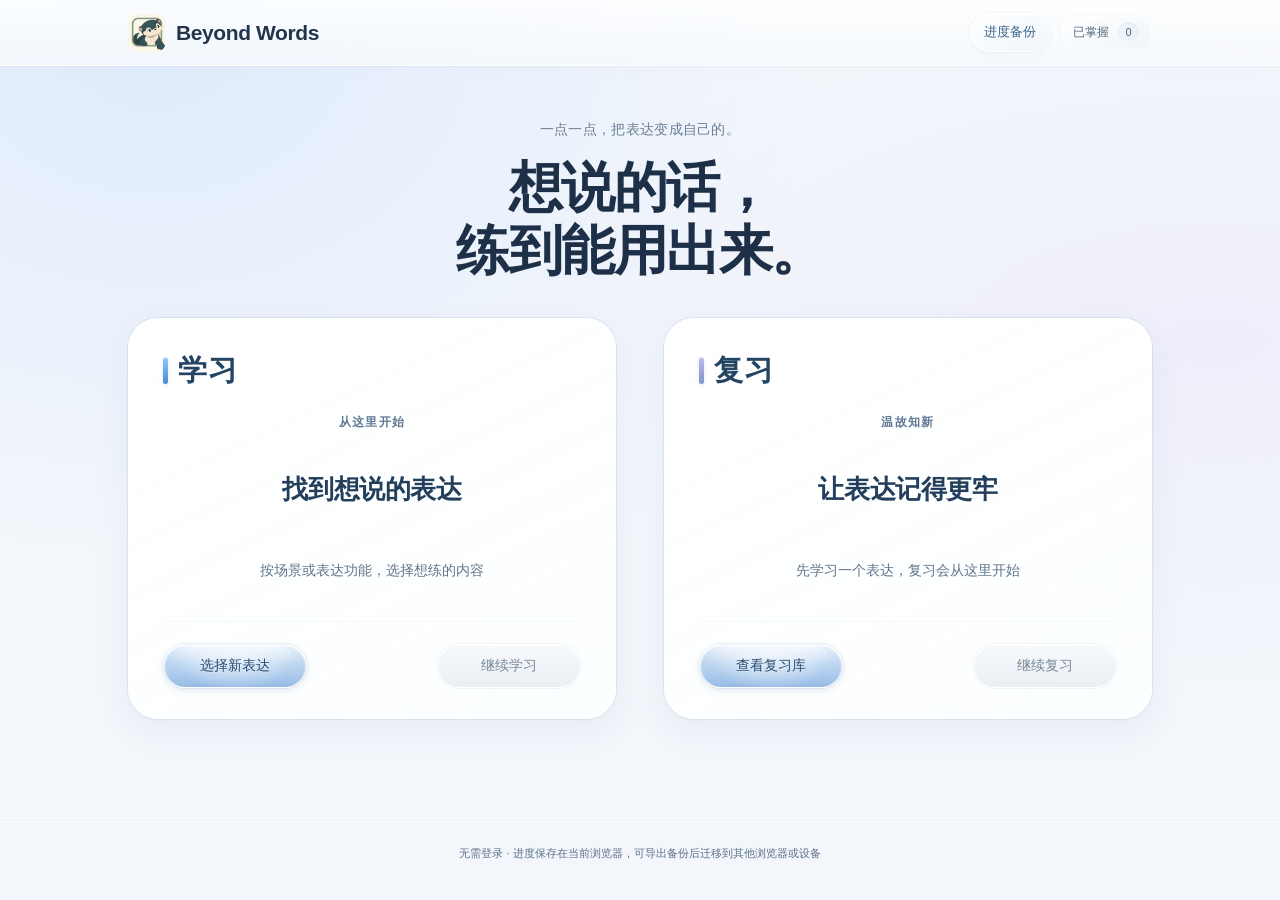
==== index.html @ 5154a7c3 "Rebalance both completion panels after scope progress expansion" ====
<!doctype html>
<html lang="zh-CN">
<head>
  <meta charset="UTF-8">
  <meta name="viewport" content="width=device-width, initial-scale=1">
  <meta name="theme-color" content="#f3f6fb">
  <title>Beyond Words</title>
  <link rel="icon" href="assets/favicon.ico?v=1.15.2-release" sizes="any">
  <link rel="icon" type="image/png" sizes="32x32" href="assets/favicon-32.png?v=1.15.2-release">
  <link rel="apple-touch-icon" sizes="180x180" href="assets/apple-touch-icon.png?v=1.15.2-release">
  <link rel="manifest" href="site.webmanifest?v=1.15.2-release">
  <link rel="stylesheet" href="style.css?v=1.15.2-release">
</head>
<body>
  <div id="storage-warning" role="alert" hidden>暂时无法保存进度。你仍可练习，但关闭页面后进度可能丢失。</div>
  <header class="site-header"><a href="#home" class="brand"><img class="brand-icon brand-mascot" src="assets/brand-icon.png?v=1.15.2-release" width="38" height="38" alt=""><span class="brand-name">Beyond Words</span></a><div class="header-tools"><button class="text-button" id="progress-link">进度备份</button><button class="text-button" id="mastered-link">已掌握 <span id="mastered-count">0</span></button></div></header>
  <main id="app"></main>
  <footer>无需登录 · 进度保存在当前浏览器，可导出备份后迁移到其他浏览器或设备</footer>
  <dialog id="dialog"></dialog>
  <div id="toast" role="status"></div>
  <script src="catalog.js?v=1.15.2-release"></script>
  <script src="content-core.js?v=1.15.2-release"></script>
  <script src="content-extra.js?v=1.15.2-release"></script>
  <script src="content-builder.js?v=1.15.2-release"></script>
  <script src="content-daily-2a.js?v=1.15.2-release"></script>
  <script src="content-daily-2b.js?v=1.15.2-release"></script>
  <script src="content-daily-3a.js?v=1.15.2-release"></script>
  <script src="content-daily-3b.js?v=1.15.2-release"></script>
  <script src="content-work-1.js?v=1.15.2-release"></script>
  <script src="content-work-2.js?v=1.15.2-release"></script>
  <script src="content-work-3.js?v=1.15.2-release"></script>
  <script src="content-phrases-a.js?v=1.15.2-release"></script>
  <script src="content-phrases-b.js?v=1.15.2-release"></script>
  <script src="content-daily-more-a.js?v=1.15.2-release"></script>
  <script src="content-daily-more-b.js?v=1.15.2-release"></script>
  <script src="content-daily-more-c.js?v=1.15.2-release"></script>
  <script src="content-work-expansion-a.js?v=1.15.2-release"></script>
  <script src="content-work-expansion-b.js?v=1.15.2-release"></script>
  <script src="content-work-expansion-c.js?v=1.15.2-release"></script>
  <script src="content-exam-a.js?v=1.15.2-release"></script>
  <script src="content-exam-b.js?v=1.15.2-release"></script>
  <script src="content-safety-health.js?v=1.15.2-release"></script>
  <script src="content-exam-tasks.js?v=1.15.2-release"></script>
  <script src="catalog-expansion.js?v=1.15.2-release"></script>
  <script src="catalog-phrases.js?v=1.15.2-release"></script>
  <script src="catalog-coverage.js?v=1.15.2-release"></script>
  <script src="catalog-audit.js?v=1.15.2-release"></script>
  <script src="legacy-content.js?v=1.15.2-release"></script>
  <script src="content-history-1.3.1.js?v=1.15.2-release"></script>
  <script src="content-pilot.js?v=1.15.2-release"></script>
  <script src="catalog-pilot.js?v=1.15.2-release"></script>
  <script src="cecilia-materials.js?v=1.15.2-release"></script>
  <script src="content-cecilia-a.js?v=1.15.2-release"></script>
  <script src="content-cecilia-b.js?v=1.15.2-release"></script>
  <script src="catalog-cecilia.js?v=1.15.2-release"></script>
  <script src="cecilia-ui.js?v=1.15.2-release"></script>
  <script src="pilot-ui.js?v=1.15.2-release"></script>
  <script src="hint-rules.js?v=1.15.2-release"></script>
  <script src="notes-support.js?v=1.15.2-release"></script>
  <script src="progress-tools.js?v=1.15.2-release"></script>
  <script src="learning-support.js?v=1.15.2-release"></script>
  <script src="hint-support.js?v=1.15.2-release"></script>
  <script src="keyboard-support.js?v=1.15.2-release"></script>
  <script src="app.js?v=1.15.2-release"></script>
</body>
</html>
---- style.css ----
:root{--ink:#1d1d1f;--muted:#6e6e73;--line:#e5e5e9;--paper:#f5f5f7;--white:#fff;--accent:#0071e3;--pale:#edf5ff;--purple:#f1edff;--danger:#b42318;--radius:28px;font-family:-apple-system,BlinkMacSystemFont,"SF Pro Display","SF Pro Text","Helvetica Neue","PingFang SC","Microsoft YaHei",sans-serif;font-size:15px;line-height:1.6;color:var(--ink);background:var(--paper);-webkit-font-smoothing:antialiased}
*{box-sizing:border-box}body{margin:0}button,input,textarea{font:inherit}button,a,input,textarea{touch-action:manipulation}button{border:0;cursor:pointer;-webkit-tap-highlight-color:transparent}button:disabled{cursor:not-allowed;opacity:.4}button,a{transition:background .18s,color .18s,box-shadow .18s,transform .18s}a{color:inherit;text-decoration:none}button:focus-visible,a:focus-visible{outline:3px solid #0071e3;outline-offset:4px}h1,h2,h3,p{margin:0}h1{font-size:clamp(36px,5vw,56px);line-height:1.12;font-weight:650;letter-spacing:-1.5px}h2{font-size:28px;line-height:1.35;font-weight:600;letter-spacing:-.6px}h3{font-size:20px;font-weight:600}p+p{margin-top:12px}
.site-header{position:sticky;top:0;z-index:5;display:flex;justify-content:space-between;align-items:center;gap:20px;max-width:none;padding:12px max(28px,calc((100vw - 1024px)/2));min-height:66px;border-bottom:1px solid #00000009;background:#fbfbfddd;backdrop-filter:saturate(180%) blur(20px);-webkit-backdrop-filter:saturate(180%) blur(20px)}.brand{display:flex;align-items:center;gap:10px;font-size:21px;line-height:1;font-weight:650;letter-spacing:-.6px}.brand-icon{display:grid;place-items:center;width:31px;height:31px;border-radius:9px;background:#1d1d1f;color:#fff;font-size:18px}.brand-en{margin-left:10px;font-size:10px;font-weight:500;letter-spacing:1.6px;color:var(--muted)}.text-button{display:inline-flex;align-items:center;justify-content:center;gap:5px;min-height:40px;padding:8px 6px;background:transparent;color:var(--accent);font-size:13px}.text-button:hover{text-decoration:underline;text-underline-offset:4px}#mastered-link{color:#424245;font-size:12px}#mastered-count{display:grid;place-items:center;min-width:21px;height:21px;margin-left:4px;background:#eaeaec;color:#6e6e73;border-radius:50%;font-size:11px}main{max-width:1080px;margin:auto;padding:36px 28px 64px;min-height:calc(100vh - 145px)}footer{padding:22px 24px;border-top:1px solid #dedee2;text-align:center;font-size:11px;color:var(--muted);line-height:1.7;background:#f5f5f7}.eyebrow{margin-bottom:16px;font-size:12px;font-weight:600;letter-spacing:.3px;color:var(--muted)}.lead{margin-top:16px;color:var(--muted);font-size:17px;line-height:1.65}.small{font-size:13px;color:var(--muted)}
.home-intro{max-width:850px;text-align:center;margin:0 auto;padding:38px 0 48px}.home-intro .eyebrow{font-size:14px;font-weight:500;margin-bottom:20px}.home-intro h1{font-size:clamp(40px,5.2vw,64px);line-height:1.12;letter-spacing:-2px}.home-intro .lead{font-size:19px;margin-top:24px}.home-grid{display:grid;grid-template-columns:1fr 1fr;gap:24px}.home-card{display:flex;flex-direction:column;align-items:flex-start;position:relative;min-height:274px;padding:32px 34px;border:1px solid #fff;border-radius:30px;background:var(--white);box-shadow:0 4px 22px #00000004}.home-card:hover{transform:translateY(-3px);box-shadow:0 10px 32px #0000000a}.home-card h2{margin:22px 0 10px;font-size:30px;letter-spacing:-.9px}.home-card p{font-size:15px;color:var(--muted)}.card-icon{display:grid;place-items:center;width:52px;height:52px;border-radius:16px;background:#edf5ff;color:#0071e3}.card-icon svg{width:29px;height:29px;stroke:currentColor;fill:none;stroke-width:1.65;stroke-linecap:round;stroke-linejoin:round}.home-card.review .card-icon{background:#f2edff;color:#7353ba}.card-bottom{display:flex;justify-content:space-between;align-items:center;gap:15px;width:100%;margin-top:28px;color:var(--muted);font-size:12px}.round-arrow{display:grid;place-items:center;width:32px;height:32px;flex-shrink:0;background:#0071e3;color:white;border-radius:50%;font-size:20px;font-weight:400}.home-card:hover .round-arrow{background:#0077ed;transform:translateX(2px)}.note-line{display:flex;justify-content:center;align-items:center;gap:9px;margin-top:28px;color:var(--muted);font-size:12px}.dot{width:5px;height:5px;flex-shrink:0;border-radius:50%;background:#aaaab0}
.breadcrumbs{display:flex;align-items:center;gap:10px;margin-bottom:24px;font-size:12px;color:var(--muted)}.breadcrumbs button{background:transparent;color:var(--muted);padding:4px 0;min-height:28px}.breadcrumbs button:hover{color:var(--accent)}.page-heading{display:flex;align-items:flex-end;justify-content:space-between;gap:24px;margin:10px 0 30px}.page-heading h1{font-size:38px}.page-heading .eyebrow{margin-bottom:12px}.tabs{display:flex;gap:3px;width:max-content;max-width:100%;background:#e8e8ed;border-radius:999px;padding:4px;margin:28px 0 20px}.tabs button{padding:9px 22px;min-height:38px;border-radius:999px;background:transparent;color:#6e6e73;font-size:13px;font-weight:500}.tabs button.active{background:#fff;color:var(--ink);box-shadow:0 2px 6px #00000010}.chips{display:flex;flex-wrap:wrap;gap:9px;margin-bottom:28px}.chip{padding:8px 16px;min-height:36px;border-radius:999px;background:#ececf0;color:#515154;font-size:12px}.chip:hover{background:#e3e3e8}.chip.active{background:#e5f0ff;color:#0066cc}.library-item{display:flex;align-items:center;justify-content:space-between;gap:28px;background:white;border-radius:24px;padding:30px 32px;border:1px solid #fff;box-shadow:0 4px 22px #00000003}.library-item h3{font-size:23px;line-height:1.4;margin:13px 0 10px;letter-spacing:-.5px}.library-item .small{max-width:580px}.tag{display:inline-flex;align-items:center;border-radius:6px;padding:3px 8px;background:#edf5ff;color:#0066cc;font-size:11px;font-weight:500}.tag.purple{background:#f1edff;color:#7051b6}
.button{display:inline-flex;align-items:center;justify-content:center;gap:8px;min-height:44px;padding:11px 24px;border-radius:999px;background:#0071e3;color:white;font-size:14px;font-weight:500;line-height:1.5}.button:hover{background:#0077ed;box-shadow:0 3px 10px #0071e316}.button:active{transform:scale(.98)}.button.secondary{background:transparent;color:#0066cc}.button.secondary:hover{background:#edf5ff;box-shadow:none}.button.outline{background:transparent;color:#0066cc;border:1px solid #0071e3}.button.outline:hover{background:#0071e3;color:white;box-shadow:none}.button.danger{background:#fff0ed;color:#b42318}.button.danger:hover{background:#ffe2dc;box-shadow:none}.actions{display:flex;align-items:center;flex-wrap:wrap;gap:12px;margin-top:24px}.actions>.small{font-size:11px;color:#86868b}.resume{display:flex;align-items:center;justify-content:space-between;gap:18px;padding:20px 24px;margin-bottom:22px;border-radius:20px;background:#eaf2fc;color:#1d1d1f}.resume strong{font-size:14px;font-weight:600}.resume p{font-size:12px;color:#536273;margin-top:4px}
.study-layout{max-width:760px;margin:auto}.study-header{display:flex;align-items:center;justify-content:space-between;gap:16px;margin-bottom:12px}.study-header>div{display:flex;gap:12px}.step-label{font-size:12px;color:var(--muted)}.progress-track{height:4px;background:#e4e4e9;border-radius:20px;overflow:hidden;margin-bottom:24px}.progress-track span{display:block;height:100%;background:#0071e3;border-radius:20px;transition:width .25s ease}.sheet{background:#fff;border:1px solid #fff;border-radius:28px;padding:38px 40px;box-shadow:0 4px 24px #00000003}.sheet .eyebrow{margin-bottom:20px}.meaning-title{font-size:23px;line-height:1.45;margin-bottom:12px}.prompt{font-size:clamp(25px,3.2vw,32px);font-weight:600;line-height:1.4;letter-spacing:-.6px;margin:16px 0 22px}.answer-instruction{font-size:13px;line-height:1.8;color:var(--muted);margin-bottom:16px}textarea,input[type=text]{display:block;width:100%;border:1px solid #d2d2d7;border-radius:14px;background:#fafafa;padding:17px 18px;color:var(--ink);transition:border-color .15s,box-shadow .15s;outline:none}textarea{min-height:108px;resize:vertical;font-size:19px;line-height:1.6}input[type=text]{font-size:15px;min-height:50px}textarea::placeholder,input::placeholder{color:#77777d;font-size:14px}textarea:focus,input:focus{border-color:#0071e3;box-shadow:0 0 0 3px #0071e320;background:#fff}.hint-wrap{display:flex;flex-wrap:wrap;gap:8px;margin-top:18px}.hint-wrap button{min-height:36px;padding:7px 12px;border-radius:999px;background:#f5f5f7;color:#0066cc;font-size:12px}.hint-wrap button:hover{background:#edf5ff}.hint-box{padding:15px 18px;margin-top:12px;border-radius:14px;background:#f5f5f7;color:#515154;font-size:13px;line-height:1.9;white-space:pre-line}.answer-box{border-top:1px solid var(--line);margin-top:28px;padding-top:24px;scroll-margin-top:90px;scroll-margin-bottom:22px}.result{font-size:14px;font-weight:600;color:#248a3d}.result.comparison{color:#515154;font-weight:500}.answer-en{font-size:24px;line-height:1.5;font-weight:600;letter-spacing:-.3px;margin:10px 0;overflow-wrap:anywhere}.variants{font-size:14px;color:#515154;margin:12px 0;line-height:1.9}.input-echo{font-size:14px;color:var(--muted);margin-top:10px;overflow-wrap:anywhere}.input-echo mark{background:#eef0f5;color:#34434b;border-radius:4px;padding:1px 3px}.grade-row{display:flex;gap:10px;margin:14px 0 10px}.grade-row button{flex:1;min-height:48px;padding:12px 8px;border:1px solid transparent;border-radius:14px;background:#f5f5f7;color:#333336;font-size:14px;font-weight:500}.grade-row button:hover{background:#eaf3ff;color:#0066cc;border-color:#cce1ff}.grade-row button:active{transform:scale(.98)}.grade-guide{margin-top:14px;padding-top:13px}.grade-guide summary{font-size:12px;color:var(--muted)}.large-expression{font-size:clamp(36px,5vw,48px);font-family:inherit;letter-spacing:-1.6px;line-height:1.2;margin-bottom:22px;font-weight:600}.formula{padding:17px 20px;background:#f5f5f7;border-radius:14px;color:#1d1d1f;font-size:16px;line-height:1.7;margin:24px 0;overflow-wrap:anywhere}.example{padding-left:18px;border-left:2px solid #d2e6fb;margin:23px 0}.example .en{font-size:20px;font-weight:500;letter-spacing:-.2px}.example .zh{font-size:13px;color:var(--muted);margin-top:5px}details{border-top:1px solid var(--line);padding-top:16px;margin-top:22px;font-size:13px;color:var(--muted)}summary{cursor:pointer;color:#0066cc;min-height:24px;line-height:1.7}details p{margin-top:10px;line-height:1.9}.section-label{display:block;font-size:13px;font-weight:500;color:#515154;margin:22px 0 10px}.custom-list{display:grid;gap:12px;margin-top:22px}.custom-item{padding:20px 22px;border-radius:18px;background:#f5f5f7;overflow-wrap:anywhere}.custom-item .en{font-size:18px;line-height:1.6;margin-top:8px}.item-actions{display:flex;gap:16px;margin-top:8px}.empty{padding:42px 32px;margin-top:26px;border-radius:24px;background:#fff;text-align:center;color:var(--muted)}.empty h3{color:var(--ink);margin-bottom:12px}.stats{display:grid;grid-template-columns:repeat(3,1fr);gap:12px;margin:28px 0 20px}.stat{padding:22px 12px;text-align:center;background:#f5f5f7;border-radius:18px}.stat strong{display:block;font-family:inherit;font-size:38px;line-height:1.2;letter-spacing:-1.5px;font-weight:600;margin-bottom:8px}.stat span{font-size:12px;color:var(--muted)}.success-symbol{display:grid;place-items:center;width:52px;height:52px;border-radius:50%;background:#eaf5ec;color:#248a3d;font-size:25px;margin-bottom:24px}.divider{border:0;border-top:1px solid var(--line);margin:28px 0}.muted-box{padding:17px 20px;margin-top:22px;border-radius:14px;background:#f5f5f7;color:var(--muted);font-size:13px;line-height:1.8}.due-note{margin-top:13px;font-size:12px;line-height:1.8;color:var(--muted)}
 dialog{width:calc(100% - 32px);max-width:480px;padding:32px;border:1px solid #ffffff99;border-radius:28px;background:#fff;color:var(--ink);box-shadow:0 28px 90px #00000025}dialog::backdrop{background:#00000038;backdrop-filter:blur(8px);-webkit-backdrop-filter:blur(8px)}dialog h2{font-size:25px;line-height:1.4;margin-bottom:15px;padding-right:20px}dialog p{font-size:14px;color:var(--muted);line-height:1.8}.dialog-close{float:right;display:grid;place-items:center;width:28px;height:28px;border-radius:50%;background:#f5f5f7;color:#6e6e73;font-size:20px;line-height:1}.dialog-close:hover{background:#e8e8ed}#toast{position:fixed;left:50%;bottom:28px;transform:translateX(-50%);z-index:10;max-width:90vw;padding:12px 22px;border-radius:999px;background:#1d1d1fee;color:white;box-shadow:0 4px 25px #0001;backdrop-filter:blur(15px);font-size:13px;opacity:0;pointer-events:none;transition:opacity .18s}#toast.show{opacity:1}#storage-warning{position:relative;z-index:6;background:#fff4d9;color:#6c4d00;text-align:center;font-size:12px;padding:10px 20px}.sr-only{position:absolute;width:1px;height:1px;padding:0;margin:-1px;overflow:hidden;clip:rect(0,0,0,0);border:0}
@media(min-width:1450px){.home-intro{padding-top:60px;padding-bottom:54px}.home-card{min-height:300px}}
@media(max-width:650px){.site-header{padding:10px 20px;min-height:60px}.brand-en{display:none}main{padding:24px 20px 40px;min-height:calc(100vh - 148px)}.home-intro{padding:24px 0 34px}.home-intro h1{font-size:42px;letter-spacing:-1.5px}.home-intro .eyebrow{font-size:12px;margin-bottom:18px}.home-intro .lead{font-size:15px;max-width:290px;margin:20px auto 0}.home-grid{grid-template-columns:1fr;gap:16px}.home-card{min-height:210px;padding:26px 28px;border-radius:26px}.home-card h2{font-size:28px;margin-top:16px}.home-card p{font-size:14px}.card-icon{width:44px;height:44px;border-radius:13px}.card-icon svg{width:25px;height:25px}.card-bottom{margin-top:20px}.note-line{font-size:11px;align-items:flex-start;justify-content:flex-start;line-height:1.8;margin-top:24px}.page-heading{align-items:flex-start;flex-direction:column;gap:12px;margin-top:0}.page-heading h1{font-size:31px;letter-spacing:-1px}.lead{font-size:15px}.tabs button{padding:8px 17px}.chip{min-height:40px}.library-item{align-items:flex-start;flex-direction:column;padding:25px 24px;gap:22px}.library-item h3{font-size:21px}.library-item>.button{width:100%}.resume{align-items:flex-start;flex-direction:column;padding:20px}.study-header{gap:8px}.study-header>div{gap:4px}.study-header .text-button{font-size:12px}.step-label{font-size:11px}.sheet{padding:28px 24px;border-radius:24px}.prompt{font-size:25px;margin-bottom:19px}.meaning-title{font-size:20px}.answer-instruction{font-size:12px}.breadcrumbs{margin-bottom:18px}.actions{gap:8px;margin-top:20px}.actions .button{padding:11px 19px}.actions>.small{display:none}.button{font-size:13px}.answer-en{font-size:21px}.hint-wrap button{min-height:40px}.grade-row{gap:8px}.grade-row button{padding:12px 5px;font-size:13px}.stats{gap:9px}.stat{padding:18px 8px}.stat strong{font-size:32px}.formula{font-size:14px;padding:15px 16px}.example .en{font-size:18px}.custom-item{padding:18px}.page-heading>.button{width:auto}dialog{padding:28px 24px}footer{font-size:10px;padding:20px}.answer-box{scroll-margin-top:80px}}
@media(max-width:360px){main{padding-left:14px;padding-right:14px}.sheet{padding:24px 20px}.home-intro h1{font-size:36px}.study-header .text-button{font-size:11px}.prompt{font-size:23px}.button{padding-left:16px;padding-right:16px}}
@media(prefers-reduced-motion:reduce){*,*::before,*::after{transition:none!important;scroll-behavior:auto!important}}

/* A glass control layer; reading surfaces stay solid. */
:root{--glass-edge:rgba(255,255,255,.82);--glass-shadow:0 3px 6px rgba(26,52,86,.09),0 10px 22px rgba(26,52,86,.06)}
.button{position:relative;isolation:isolate;overflow:hidden;min-height:46px;border:1px solid rgba(255,255,255,.46);background:radial-gradient(ellipse at 25% -20%,rgba(255,255,255,.6),transparent 65%),linear-gradient(180deg,rgba(58,153,255,.96),rgba(0,113,227,.98) 58%,rgba(0,97,207,.97));box-shadow:inset 0 1px 1px rgba(255,255,255,.7),inset 0 -1px 1px rgba(0,54,136,.32),0 3px 5px rgba(0,76,153,.16),0 10px 20px rgba(0,113,227,.12);backdrop-filter:blur(14px) saturate(150%);-webkit-backdrop-filter:blur(14px) saturate(150%);transition:transform .18s,box-shadow .18s,filter .18s}
.button::before{content:"";position:absolute;pointer-events:none;inset:0 10% 53%;border-radius:inherit;background:linear-gradient(180deg,rgba(255,255,255,.2),rgba(255,255,255,0));z-index:-1}
.button:hover{background:radial-gradient(ellipse at 25% -20%,rgba(255,255,255,.65),transparent 65%),linear-gradient(180deg,#4eabff,#087aee 58%,#066bd7);transform:translateY(-1px);box-shadow:inset 0 1px 1px #ffffffc0,inset 0 -1px 1px #003b8a55,0 5px 8px #005ca32b,0 14px 24px #0071e326}
.button:active{transform:translateY(1px) scale(.985);box-shadow:inset 0 2px 5px #003b8a2b,inset 0 1px 1px #ffffff80,0 1px 2px #004f942b}
.button:disabled{transform:none;filter:saturate(.4);opacity:.45;box-shadow:inset 0 1px 1px #ffffff90,0 2px 4px #203f5b10}
.button.secondary,.button.outline{border:1px solid var(--glass-edge);background:linear-gradient(165deg,#fffffff5,#f2f6fbcc);color:#315170;box-shadow:inset 0 1px 1px #fff,inset 0 -1px 1px #b1c0d033,0 0 0 1px #899bb41c,var(--glass-shadow)}
.button.secondary:hover,.button.outline:hover{background:linear-gradient(165deg,#fff,#e9f2ffeb);color:#005ebc;border-color:#fff;box-shadow:inset 0 1px 1px #fff,0 0 0 1px #79a6d333,0 6px 14px #23466c14}
.button.danger{border-color:#ffffff99;background:linear-gradient(165deg,#fff4f2,#ffe3dfeb);color:#b42318;box-shadow:inset 0 1px 1px #fff,inset 0 -1px 1px #c3694d20,0 0 0 1px #e59e8f33,0 4px 10px #8a352413}
.button.danger:hover{background:linear-gradient(165deg,#fff1ed,#ffd4cce8);color:#a51a0e;box-shadow:inset 0 1px 1px #fff,0 0 0 1px #d684713d,0 6px 14px #8a35241c}
.round-arrow{background:radial-gradient(ellipse at 30% 0,#ffffff99,transparent 70%),linear-gradient(180deg,#43a2ff,#006cdd);border:1px solid #ffffff75;box-shadow:inset 0 1px 1px #ffffffa6,inset 0 -1px 1px #004f9b66,0 3px 6px #0066bb26}
.home-card:hover .round-arrow{background:linear-gradient(180deg,#63b1ff,#0071e3);box-shadow:inset 0 1px 1px #fff9,0 5px 10px #0066bb26}
.tabs{border:1px solid #ffffffa6;background:linear-gradient(160deg,#eceff4b3,#e6ebf2b3);box-shadow:inset 0 1px 2px #a4b1c017,0 0 0 1px #b9c3ce24;backdrop-filter:blur(16px);-webkit-backdrop-filter:blur(16px)}
.tabs button.active{background:linear-gradient(165deg,#fffffff7,#f6f9fce6);box-shadow:inset 0 1px 0 #fff,0 2px 5px #233b551f,0 0 0 1px #ffffff99}
.session-tools{display:flex;align-items:center;gap:14px!important}.utility-link{display:inline-flex;align-items:center;justify-content:center;min-height:38px;padding:7px 4px;background:transparent;color:#6e6e73;font-size:12px;border-radius:7px}.utility-link:hover{color:#0066cc;background:#eaf2fb70}.utility-link:active{transform:translateY(1px)}
.lesson-menu{position:relative;margin:0;padding:0;border:0}.lesson-menu>.menu-toggle{display:grid;place-items:center;width:38px;height:36px;min-height:36px;border:1px solid #ffffffc9;border-radius:999px;background:linear-gradient(160deg,#ffffffe6,#edf2f8b3);box-shadow:inset 0 1px 0 #fff,0 0 0 1px #a2b0c21a,0 2px 5px #1e395b0d;color:#536477;font-size:23px;font-weight:600;line-height:1;letter-spacing:1px;list-style:none;user-select:none}.lesson-menu>.menu-toggle::-webkit-details-marker{display:none}.lesson-menu[open]>.menu-toggle,.lesson-menu>.menu-toggle:hover{background:#e5effb;color:#0066cc}.menu-panel{position:absolute;right:0;top:calc(100% + 10px);z-index:8;min-width:176px;padding:6px;border:1px solid #ffffffed;border-radius:17px;background:#fffffff0;box-shadow:0 0 0 1px #d4dce580,0 8px 28px #172e4e1c;backdrop-filter:blur(22px);-webkit-backdrop-filter:blur(22px)}.menu-action{display:block;width:100%;min-height:44px;padding:11px 14px;border-radius:11px;background:transparent;color:#243d56;text-align:left;font-size:13px}.menu-action:hover{background:#edf4fd}
.input-toolbar{display:flex;align-items:center;justify-content:space-between;gap:12px;margin:24px 0 10px}.input-label{font-size:12px;font-weight:500;color:#5f6b78}.input-toolbar .hint-wrap{margin:0;gap:7px}.hint-wrap .hint-button{min-height:32px;padding:5px 11px;border:1px solid #ffffffc9;border-radius:999px;background:linear-gradient(165deg,#fffffff0,#eff3f8b3);color:#46627e;font-size:11px;box-shadow:inset 0 1px 0 #fff,0 0 0 1px #a1b0c421,0 2px 3px #18375508;backdrop-filter:blur(12px);-webkit-backdrop-filter:blur(12px)}.hint-wrap .hint-button:hover{background:linear-gradient(165deg,#fff,#e8f2ff);color:#0066cc;box-shadow:inset 0 1px 0 #fff,0 0 0 1px #82afd43b,0 3px 7px #18375510}.hint-wrap .hint-button:active{transform:translateY(1px)}
.answer-actions{display:flex;justify-content:space-between;align-items:center;gap:18px;margin-top:20px;padding-bottom:2px}.reveal-link{display:inline-flex;align-items:center;min-height:44px;padding:8px 0;background:none;color:#697888;font-size:13px}.reveal-link:hover{color:#0066cc;text-decoration:underline;text-underline-offset:4px}.submit-group{display:flex;align-items:center;gap:14px}.keyboard-note{font-size:11px;color:#7b8591}.primary-check{min-width:142px;padding:12px 21px;font-size:14px}.submit-glyph{font-size:18px;line-height:1;opacity:.82;margin-left:5px}
.response-panel{padding:20px;margin-top:25px;background:linear-gradient(180deg,#f8fafc,#f4f7fa);border:1px solid #eef2f6;border-radius:22px}.response-panel>.section-label{margin:0 0 16px;text-align:center;font-size:13px;color:#536170;font-weight:500}.grade-row{margin:0;gap:12px}.grade-row button{min-height:48px;border:1px solid #ffffffee;border-radius:999px;background:radial-gradient(ellipse at 50% -20%,#fff,transparent 70%),linear-gradient(170deg,#ffffffeb,#edf2f8cf);box-shadow:inset 0 1px 1px #fff,inset 0 -1px 1px #bac7d438,0 0 0 1px #aab8c32b,0 3px 6px #1831490f,0 7px 12px #18314908;color:#2e455c;font-size:14px;font-weight:500;backdrop-filter:blur(14px);-webkit-backdrop-filter:blur(14px)}.grade-row button:hover{border-color:#fff;background:linear-gradient(165deg,#fff,#e9f3ff);box-shadow:inset 0 1px 1px #fff,0 0 0 1px #75a9db55,0 5px 10px #204c7717;color:#005ebc;transform:translateY(-1px)}.grade-row button:active{transform:translateY(1px) scale(.98);box-shadow:inset 0 2px 4px #92a5ba21,0 0 0 1px #75a9db44,0 1px 2px #204c7717}.assistance-note{font-size:11px;color:#788593;text-align:center;line-height:1.7;margin-top:14px}.response-panel .grade-guide{border:0;margin-top:14px;padding:0;text-align:center}.response-panel .grade-guide summary{font-size:11px;color:#6f7e8f}.response-panel .grade-guide p{text-align:left;background:#fff9;padding:14px 16px;border-radius:12px;font-size:12px;line-height:1.9}.answer-followups{display:flex;justify-content:center;align-items:center;gap:28px;margin-top:13px}.answer-followups .utility-link{font-size:12px;color:#7a8592}.answer-followups .utility-link:hover{color:#0066cc}
.sheet>.actions,dialog>.actions{justify-content:flex-end}.sheet>.actions>.button:first-child,dialog>.actions>.button:first-child{order:2}.sheet>.actions>.button.secondary,.sheet>.actions>.button.outline,dialog>.actions>.button.secondary{order:1}.sheet>.actions>.text-button{order:0}
@media(max-width:650px){.input-toolbar{flex-wrap:wrap;gap:8px;margin-top:22px}.input-label{flex:1 0 100%}.input-toolbar .hint-wrap{justify-content:flex-start}.hint-wrap .hint-button{min-height:36px;padding:6px 12px;font-size:11px}.answer-actions{gap:14px;margin-top:18px}.keyboard-note{display:none}.submit-group{margin-left:auto}.primary-check{min-width:132px;font-size:13px}.reveal-link{font-size:12px}.response-panel{padding:18px 14px;border-radius:20px}.grade-row{gap:9px}.grade-row button{font-size:13px;min-height:46px}.session-tools{gap:9px!important}.session-tools .utility-link{font-size:11px}.lesson-menu>.menu-toggle{width:34px;height:34px;min-height:34px}.assistance-note{font-size:10px}.sheet>.actions{gap:8px}.sheet>.actions>.button{min-width:0}.answer-followups{gap:24px}}
@media(prefers-reduced-transparency:reduce){.button,.button.secondary,.button.outline,.grade-row button,.hint-wrap .hint-button,.lesson-menu>.menu-toggle,.menu-panel{backdrop-filter:none;-webkit-backdrop-filter:none}.button{background:#0071e3}.button.secondary,.button.outline,.grade-row button,.hint-wrap .hint-button,.lesson-menu>.menu-toggle,.menu-panel{background:#fff}}
@media(prefers-contrast:more){.button{background:#005bbd;border-color:#004b9b;box-shadow:none}.button.secondary,.button.outline,.grade-row button,.hint-wrap .hint-button,.lesson-menu>.menu-toggle{background:#fff;border-color:#63788f;color:#17334f;box-shadow:none}.keyboard-note,.utility-link,.assistance-note,.input-label,.reveal-link{color:#35495d}}
.sheet>.actions>.button:not(.secondary):not(.outline),dialog>.actions>.button:not(.secondary):not(.outline){order:2}.answer-box>.actions{justify-content:flex-end}
summary:focus-visible{outline:3px solid #0071e3;outline-offset:4px;border-radius:7px}
@media(prefers-reduced-motion:reduce){.button:hover,.button:active,.grade-row button:hover,.grade-row button:active,.home-card:hover,.round-arrow:hover{transform:none}}

.menu-panel[hidden]{display:none!important}

/* Unified workspace: ambient canvas, raised surfaces, recessed input, glass controls. */
:root{--paper:#f3f6fb;--surface:rgba(255,255,255,.94);--surface-edge:rgba(255,255,255,.98);--surface-line:rgba(132,159,194,.16);--surface-shadow:0 12px 36px rgba(37,68,109,.055),0 2px 5px rgba(37,68,109,.025);--surface-shadow-raised:0 18px 44px rgba(37,68,109,.095),0 3px 8px rgba(37,68,109,.035);--well-top:rgba(233,240,249,.8);--well-bottom:rgba(248,251,255,.95);--reading:#23364d;--supporting:#62748a}
body{background:radial-gradient(ellipse at 12% 5%,rgba(208,227,252,.55),transparent 42%),radial-gradient(ellipse at 95% 38%,rgba(227,221,248,.32),transparent 43%),#f3f6fb;background-attachment:fixed;color:var(--reading)}
.site-header{background:linear-gradient(180deg,#ffffffd9,#f6f9fccc);border-bottom:1px solid #ffffffd9;box-shadow:0 1px 0 #a6b9d019,0 3px 18px #314d6c04;backdrop-filter:blur(24px) saturate(150%);-webkit-backdrop-filter:blur(24px) saturate(150%)}
.brand{color:#23354b}.brand-icon{background:radial-gradient(ellipse at 25% 0,#ffffffa3,transparent 70%),linear-gradient(160deg,#4b6d95,#253f60);border:1px solid #ffffffa6;box-shadow:inset 0 1px 0 #fff6,inset 0 -1px 1px #102d4d66,0 3px 7px #213b5919}
#mastered-link{padding:6px 12px;min-height:34px;border:1px solid #ffffffc9;border-radius:999px;background:linear-gradient(150deg,#ffffffd9,#edf3f9c4);box-shadow:inset 0 1px 0 #fff,0 0 0 1px #9eb1ca14;color:#52677f}
#mastered-count{background:#dfe9f44d;color:#52677f;box-shadow:inset 0 1px 3px #7892b41c,inset 0 -1px 0 #fff}
main{padding-top:24px}.study-layout{max-width:800px}.breadcrumbs{margin-bottom:16px;color:#6d8198}.breadcrumbs button{color:#6d8198}.breadcrumbs button:hover{color:#0071e3}
.sheet,.home-card,.library-item,.empty{background:linear-gradient(155deg,rgba(255,255,255,.97),rgba(252,254,255,.92));border:1px solid var(--surface-edge);box-shadow:0 0 0 1px var(--surface-line),var(--surface-shadow);backdrop-filter:blur(18px);-webkit-backdrop-filter:blur(18px)}
.sheet{padding:32px;border-radius:28px}.home-card{border-radius:30px}.home-card:hover{box-shadow:0 0 0 1px #d7e4f166,var(--surface-shadow-raised)}
.card-icon{border:1px solid #ffffffed;background:linear-gradient(155deg,#fffffff2,#e5f0fccc);box-shadow:inset 0 1px 1px #fff,inset 0 -1px 1px #b7cce544,0 0 0 1px #adc7df24,0 4px 10px #325b8310}.home-card.review .card-icon{background:linear-gradient(155deg,#fffffff2,#ece7f9cc);box-shadow:inset 0 1px 1px #fff,inset 0 -1px 1px #c4b8dd3b,0 0 0 1px #c0b1d629,0 4px 10px #5b3f8310}
.home-intro h1{color:#1d3048}.home-intro .lead,.home-card p{color:#65778d}.home-intro .eyebrow{color:#6a7f96}.home-grid{gap:22px}.note-line{color:#708197}.dot{background:#91a8c2}
.page-heading h1,.library-item h3{color:#243950}.tag{border:1px solid #fff9;background:linear-gradient(150deg,#edf5ffe6,#e3eef9b3);box-shadow:inset 0 1px 0 #fff;color:#426a96}.tag.purple{background:linear-gradient(150deg,#f4f0ff,#e8e0f3cc);color:#786493}
.chip{border:1px solid #ffffffc9;background:linear-gradient(155deg,#ffffffe6,#eaf0f7b3);box-shadow:inset 0 1px 0 #fff,0 0 0 1px #b8c9db29;color:#5c7088}.chip:hover{background:linear-gradient(155deg,#fff,#e4eefbcc)}.chip.active{background:linear-gradient(155deg,#eff7ff,#dceafad9);color:#1767b7;border-color:#fff;box-shadow:inset 0 1px 0 #fff,0 0 0 1px #9abce24d,0 3px 7px #366a9f0c}
.resume{border:1px solid #ffffffed;background:linear-gradient(135deg,#f9fcffeb,#e7f0fbd9);box-shadow:inset 0 1px 0 #fff,0 0 0 1px #b5cce333,0 5px 18px #22486e05}.resume p{color:#667d95}
.session-bar{position:relative;z-index:2;padding:16px 20px 14px;margin-bottom:18px;border:1px solid #ffffffed;border-radius:24px;background:linear-gradient(150deg,#ffffffdb,#eaf1fac4);box-shadow:inset 0 1px 1px #fff,0 0 0 1px #afc3dc30,0 7px 22px #335a8308;backdrop-filter:blur(20px);-webkit-backdrop-filter:blur(20px)}
.session-bar .study-header{margin:0;min-height:36px}.study-header>.session-title{display:block}.session-caption{font-size:10px;line-height:1.4;letter-spacing:.7px;color:#7a8da4;margin-bottom:3px}.session-title .step-label{font-size:14px;font-weight:600;line-height:1.4;color:#34516f}.session-bar .session-tools{gap:12px!important}.session-bar .utility-link{color:#6b7e94;font-size:11px}.session-bar .utility-link:hover{color:#0066cc}
.session-bar .progress-track{height:12px;padding:2px;margin:12px 0 10px;border:1px solid #ffffffcf;border-radius:999px;background:linear-gradient(180deg,#dce6f2d9,#edf3fae6);box-shadow:inset 0 2px 3px #5575981a,inset 0 -1px 0 #fff,0 1px 0 #ffffffb3;overflow:hidden}
.session-bar .progress-track>span{height:100%;border-radius:999px;background:linear-gradient(180deg,#80c1ff,#2689ed 50%,#1875d7);box-shadow:inset 0 1px 0 #ffffffb3,0 1px 3px #126ec64d;transition:width .25s ease}
.session-steps{display:flex;justify-content:space-between;align-items:center;gap:8px}.session-step{display:inline-flex;align-items:center;gap:6px;padding:3px 6px;border:1px solid transparent;border-radius:999px;font-size:10px;line-height:1.5;white-space:nowrap;color:#8596a9}.session-step i{display:grid;place-items:center;width:16px;height:16px;border-radius:50%;font-style:normal;font-size:9px;font-weight:600;color:#8b9aab;background:#dfe8f34d;box-shadow:inset 0 1px 2px #6684a012,inset 0 -1px 0 #fff9}.session-step.done{color:#5e7fa3}.session-step.done i{color:#4978a9;background:#e6f0fc99}.session-step.current{border-color:#ffffffe6;background:linear-gradient(155deg,#fff,#e9f3ffcf);color:#216fb9;box-shadow:inset 0 1px 0 #fff,0 1px 4px #3d6d9a0c}.session-step.current i{color:#fff;background:linear-gradient(180deg,#6ab0f5,#297fda);box-shadow:inset 0 1px 0 #fff6,0 1px 3px #3978b02b}
.question-sheet{padding:28px 30px}.question-heading .eyebrow{display:inline-flex;align-items:center;padding:4px 9px;border:1px solid #ffffffe6;border-radius:8px;background:linear-gradient(150deg,#f4f8fd,#eaf1f9b3);box-shadow:inset 0 1px 0 #fff;margin:0 0 10px;color:#6b8097;font-size:10px;font-weight:500;letter-spacing:.2px}.question-heading .meaning-title{font-size:17px;font-weight:550;line-height:1.5;color:#4b6380;margin:0 0 6px}.question-heading>.small{font-size:11px;color:#8290a2;line-height:1.7;margin-bottom:13px}.question-heading .prompt{font-size:30px;line-height:1.45;font-weight:600;letter-spacing:-.6px;color:#213951;margin:7px 0 12px}.question-heading .answer-instruction{font-size:12px;color:#76879b;line-height:1.8;margin:0}
.composition{position:relative;padding:16px;margin-top:22px;border:1px solid #fffffff2;border-radius:23px;background:linear-gradient(150deg,#ffffffd9,#edf3fac4);box-shadow:inset 0 1px 0 #fff,0 0 0 1px #b3c7dd38,0 5px 18px #345a8005;transition:box-shadow .18s,border-color .18s}
.composition:focus-within{border-color:#afd0f180;box-shadow:inset 0 1px 0 #fff,0 0 0 3px #0071e30b,0 0 0 1px #8db8df5c,0 8px 22px #2d7abb08}
.composition .input-toolbar{margin:0 0 11px;min-height:28px}.composition .input-label{display:inline-flex;align-items:center;gap:7px;color:#58718b;font-size:11px;font-weight:500}.input-symbol{display:grid;place-items:center;width:23px;height:23px;border:1px solid #fff9;border-radius:7px;background:#e7eff98c;box-shadow:inset 0 1px 2px #4d739611,inset 0 -1px 0 #fff;color:#7493b0;font-size:16px}
textarea,input[type=text]{border:1px solid #b2c8df4d;background:linear-gradient(145deg,var(--well-top),var(--well-bottom));box-shadow:inset 0 2px 4px #3257780c,inset 0 -1px 0 #fff,0 1px 0 #ffffffb3;color:#28435f}
textarea:focus,input:focus{border-color:#82b1df8c;background:linear-gradient(145deg,#f1f7ff,#fcfeff);box-shadow:inset 0 1px 3px #2a648e0a,0 0 0 2px #0071e310;outline:none}
.composition textarea{min-height:100px;padding:15px 16px;border-radius:15px;font-size:18px;line-height:1.6}.composition textarea:focus{box-shadow:inset 0 1px 3px #2a648e0a;border-color:#81b5e77a}.composition textarea::placeholder{font-size:13px;color:#8494a6}.composition .answer-actions{border-top:1px solid #b4c9df26;padding-top:13px;margin-top:13px}.composition .hint-box{margin-top:12px;border:1px solid #ffffffd9;background:linear-gradient(145deg,#f7fbffed,#eaf3fdc4);box-shadow:inset 0 1px 0 #fff,0 1px 4px #365e8305;color:#536d86;font-size:12px;line-height:1.9}.composition.is-reviewed{background:linear-gradient(150deg,#fbfdffcc,#f0f5fab3)}.composition.is-reviewed textarea{min-height:76px;background:linear-gradient(145deg,#f1f5facf,#f8fbffeb);font-size:17px}.composition.is-reviewed .input-toolbar{margin-bottom:9px}.composition .keyboard-note{font-size:10px;color:#8392a3}.composition .reveal-link{font-size:12px;color:#7a8da1}
.answer-box{padding:23px 22px 18px;margin-top:22px;border:1px solid #ffffffeb;border-radius:23px;background:linear-gradient(150deg,#fffffff2,#f4f9ffe6);box-shadow:inset 0 1px 0 #fff,0 0 0 1px #bfd2e845,0 7px 20px #345a8006}.answer-box .result{display:flex;align-items:center;gap:8px;font-size:12px;font-weight:600;color:#397faa}.answer-box.is-correct .result{color:#338166}.answer-box.is-correct .result::before{content:'✓';display:grid;place-items:center;width:20px;height:20px;border:1px solid #fff;border-radius:50%;background:linear-gradient(160deg,#f4fff8,#ddefe5);box-shadow:inset 0 1px 0 #fff,0 1px 3px #336f4e0a;font-size:11px}.answer-box.is-comparison .result{color:#62778d}.answer-box .answer-en{font-size:23px;line-height:1.5;color:#28445f;margin:10px 0 4px;font-weight:600}.answer-box>.input-echo{font-size:13px;color:#7b8c9e;line-height:1.8}.answer-box .response-panel{padding:18px 16px 15px;margin-top:22px;border-radius:19px;background:linear-gradient(155deg,#fffffff0,#eaf1f9c9);border:1px solid #fff;box-shadow:inset 0 1px 0 #fff,0 0 0 1px #adc4df26,0 5px 15px #345a8008}.response-panel>.section-label{color:#5b7591;font-size:12px;margin-bottom:14px}.answer-box .answer-followups{margin-top:12px;gap:26px}.answer-box .answer-followups .utility-link{font-size:11px;color:#8291a3}.answer-box details{border-color:#b9cde32e}.answer-box summary{font-size:12px;color:#6281a1}.answer-box .response-panel details{border:0}.answer-box .assistance-note{color:#8090a3;font-size:10px}.answer-box .grade-guide summary{font-size:10px;color:#7890a7}
.formula,.hint-box,.muted-box,.custom-item,.stat{border:1px solid #ffffffd9;background:linear-gradient(145deg,#f1f6fce6,#f8fbffeb);box-shadow:inset 0 1px 2px #4d73960a,inset 0 -1px 0 #fff,0 0 0 1px #b8cce126;color:#526d87}.formula{color:#375a7b}.example{border-color:#a2c7ea8c}.example .en{color:#2d4b69}.example .zh{color:#7a8ca1}.stat strong{color:#355b7d}.stat span{color:#7c8ea1}.custom-item .en{color:#365976}.custom-item p{color:#5f7790}.section-label{color:#5f7790}.extra-caption{margin:-5px 0 14px 10px;color:#7a8fa7}
dialog{border-color:#fffffff2;background:linear-gradient(155deg,#fffffffa,#f4f8fdef);box-shadow:inset 0 1px 0 #fff,0 0 0 1px #acc1d940,0 28px 90px #213d642b;backdrop-filter:blur(24px);-webkit-backdrop-filter:blur(24px)}dialog::backdrop{background:#29486832;backdrop-filter:blur(10px);-webkit-backdrop-filter:blur(10px)}dialog h2{color:#2d4965}.dialog-close{border:1px solid #fff9;background:linear-gradient(150deg,#fff,#eaf1fac9);box-shadow:inset 0 1px 0 #fff,0 1px 4px #284b6e0a;color:#6d8199}
footer{background:transparent;border-top:1px solid #ffffffa6;box-shadow:0 -1px 0 #a7bfd51a;color:#8292a5}.due-note,.small{color:#7a8da2}
@media(max-width:650px){main{padding:18px 16px 32px}.study-layout{max-width:100%}.breadcrumbs{margin-bottom:12px}.session-bar{padding:13px 14px 12px;margin-bottom:14px;border-radius:21px}.session-bar .study-header{gap:8px}.session-title .step-label{font-size:12px}.session-caption{font-size:9px}.session-bar .session-tools{gap:8px!important}.session-bar .utility-link{font-size:10px}.session-bar .progress-track{margin:10px 0 9px;height:11px}.session-steps{gap:4px}.session-step{font-size:9px;gap:4px;padding:3px 4px}.session-step i{width:14px;height:14px;font-size:8px}.question-sheet{padding:24px 20px;border-radius:24px}.question-heading .prompt{font-size:25px;margin-bottom:10px}.question-heading .meaning-title{font-size:16px}.question-heading .eyebrow{font-size:9px}.question-heading .answer-instruction{font-size:11px}.composition{padding:13px;margin-top:19px;border-radius:19px}.composition .input-toolbar{gap:7px;margin-bottom:10px}.composition .input-label{flex:0 0 auto;font-size:10px}.composition .input-symbol{width:21px;height:21px;font-size:15px}.composition .hint-wrap{gap:5px}.composition .hint-button{font-size:10px;padding:5px 9px;min-height:32px}.composition textarea{font-size:16px;min-height:100px;padding:13px}.composition .answer-actions{margin-top:12px;padding-top:12px}.composition .primary-check{min-width:122px;padding:10px 16px;font-size:12px}.composition .reveal-link{font-size:11px}.composition.is-reviewed textarea{font-size:16px;min-height:72px}.answer-box{padding:20px 16px 15px;border-radius:20px;margin-top:18px}.answer-box .answer-en{font-size:20px}.answer-box .response-panel{padding:16px 12px 13px;border-radius:17px}.answer-box .grade-row{gap:7px}.answer-box .grade-row button{font-size:12px;min-height:45px}.home-intro h1{color:#223951}.sheet:not(.question-sheet){padding:26px 22px}.home-card{padding:25px 26px}.input-toolbar .hint-wrap{flex-wrap:wrap}.formula{font-size:14px}footer{font-size:10px}}
@media(max-width:370px){.composition .input-toolbar{display:grid;grid-template-columns:1fr}.composition .hint-wrap{justify-content:flex-start}.session-step{padding:3px 2px;font-size:8px}.session-step i{width:13px;height:13px}.question-heading .prompt{font-size:23px}.session-bar .session-tools{gap:4px!important}}
@media(prefers-reduced-transparency:reduce){.sheet,.home-card,.library-item,.empty,.session-bar,dialog{background:#fff;backdrop-filter:none;-webkit-backdrop-filter:none}.site-header{background:#f8fbff}.composition,.composition.is-reviewed{background:#f5f8fc}.answer-box,.answer-box .response-panel{background:#fff}}
@media(prefers-contrast:more){.session-caption,.session-step,.question-heading .answer-instruction,.question-heading>.small,.small,.due-note,footer,.composition .input-label,.answer-box .assistance-note{color:#40566e}.composition,.session-bar,.sheet,.answer-box{border-color:#8ca4bf}.composition textarea,input[type=text]{border-color:#6d8daa}.session-step.current{border-color:#6d9bcb}.session-step.current i{background:#005cba}}
/* Keep the soft surfaces, but give small functional text enough weight. */
.session-caption,.session-step,.session-step i,.question-heading .eyebrow,.question-heading>.small,.question-heading .answer-instruction,.due-note,.small,footer,.composition .keyboard-note,.composition .reveal-link,.answer-box .assistance-note,.answer-box .grade-guide summary,.answer-box .answer-followups .utility-link{color:#5b718a}
.session-caption{font-size:11px}.session-step.current{color:#2166a9}.session-step.current i{color:#fff;background:linear-gradient(180deg,#327cce,#1c5e9f)}.session-step.done{color:#526f90}.session-step.done i{color:#4978a9}.question-heading .eyebrow{font-size:11px}.composition .keyboard-note{font-size:11px}.composition textarea::placeholder{color:#6a7d92}.composition .hint-button{font-size:12px}.answer-box .assistance-note,.answer-box .grade-guide summary{font-size:11px}
@media(max-width:650px){.session-caption{font-size:10px}.session-step{font-size:10px}.session-step i{font-size:9px}.question-heading .eyebrow{font-size:10px}.composition .hint-button{font-size:11px}.answer-box .assistance-note,.answer-box .grade-guide summary{font-size:10px}}
@media(max-width:370px){.session-step{font-size:9px}.session-step i{font-size:9px}}
/* Let the answer and the three choices read as one surface. */
.answer-box .response-panel{padding:19px 0 0;margin-top:19px;background:transparent;border:0;border-top:1px solid #c2d5e84d;border-radius:0;box-shadow:none}.answer-box .response-panel>.section-label{margin-bottom:15px}.answer-box .grade-guide p{border:1px solid #fff;background:#f2f7fc9c}
@media(max-width:650px){.answer-box .response-panel{padding:17px 0 0;margin-top:17px}}

/* Shared state indicators: vector strokes, raised rims and inset resting wells. */
:root{--indicator-rim:inset 0 1px 0 #fff,inset 0 -1px 1px #6b8aaf26;--indicator-shadow:0 2px 4px #2b527b16,0 0 0 1px #7897b41a}
.ui-icon{display:block;width:18px;height:18px;flex:none;stroke:currentColor;stroke-width:1.8;stroke-linecap:round;stroke-linejoin:round}
.session-step{gap:7px;padding:4px 8px;font-size:11px;line-height:1.5}
.session-step i{flex:none;width:24px;height:24px;box-sizing:border-box;border:1px solid #ffffffd9;color:#64788f;font-size:10px;background:linear-gradient(165deg,#dce6f1,#f5f9fd);box-shadow:inset 0 2px 3px #59799a18,inset 0 -1px 0 #fff}
.session-step.done{color:#476985}
.session-step.done i{color:#356b98;background:radial-gradient(ellipse at 35% 0,#ffffffed,transparent 75%),linear-gradient(155deg,#f7fcff,#bcd7ed);box-shadow:var(--indicator-rim),var(--indicator-shadow)}
.session-step.done .ui-icon{width:16px;height:16px;stroke-width:2.2}
.session-step.current{border-color:#fff;background:linear-gradient(155deg,#fff,#e6f0fc);box-shadow:var(--indicator-rim),0 2px 6px #315f8b12;color:#245c94}
.session-step.current i{color:#fff;border-color:#4a8bc9;background:radial-gradient(ellipse at 40% 0,#7cb9edaa,transparent 70%),linear-gradient(180deg,#4187c8,#235b96);box-shadow:inset 0 1px 0 #ffffff85,inset 0 -1px 1px #123d703d,0 2px 3px #23518130}
.question-heading .eyebrow{gap:8px;padding:6px 12px 6px 7px;border:1px solid #fff;border-radius:12px;color:#4b6681;background:radial-gradient(ellipse at 20% 0,#fff,transparent 85%),linear-gradient(145deg,#f5faff,#e0ecf7);box-shadow:var(--indicator-rim),var(--indicator-shadow);font-size:11px;font-weight:500;margin-bottom:16px}
.eyebrow-symbol{display:grid;place-items:center;width:24px;height:24px;border-radius:8px;color:#487aa7;background:linear-gradient(150deg,#fff,#dae9f6);box-shadow:inset 0 1px 0 #fff,0 0 0 1px #86a6c126}
.eyebrow-symbol .ui-icon{width:15px;height:15px}
.composition .input-symbol{color:#507594;background:linear-gradient(150deg,#fff,#dce9f5);box-shadow:var(--indicator-rim),0 1px 3px #375a7d15;border:1px solid #fff}
.input-symbol .ui-icon{width:14px;height:14px}
.submit-glyph .ui-icon{width:16px;height:16px}
.answer-box.is-correct .result::before{content:none}
.answer-box.is-correct .result>.ui-icon{box-sizing:content-box;width:15px;height:15px;padding:4px;border:1px solid #fff;border-radius:50%;color:#287557;background:radial-gradient(ellipse at 35% 0,#fff,transparent 80%),linear-gradient(150deg,#effcf4,#c1e2cf);box-shadow:var(--indicator-rim),0 2px 4px #306c4a18;stroke-width:2.2}
.success-symbol{box-sizing:border-box;border:1px solid #fff;background:radial-gradient(ellipse at 35% 0,#fff,transparent 80%),linear-gradient(150deg,#f0fbf5,#bfdecd);box-shadow:var(--indicator-rim),0 4px 10px #306c4a19;color:#2c7658}
.success-symbol .ui-icon{width:28px;height:28px;stroke-width:2}
.tag{border-radius:9px;box-shadow:var(--indicator-rim),0 1px 3px #375a7d0d}
.hint-button[aria-expanded="true"]{color:#245f9a;border-color:#a8c8e6;background:linear-gradient(160deg,#f5faff,#dcecfb);box-shadow:inset 0 2px 3px #4578a018,inset 0 -1px 0 #fff}
.button:disabled{opacity:1;filter:none;color:#6b7f94;border-color:#e1e9f2;background:linear-gradient(160deg,#eef3f9,#e4ecf5);text-shadow:none;box-shadow:inset 0 1px 0 #fff;transform:none}
summary{list-style:none}
summary::-webkit-details-marker{display:none}
summary::before{content:"";display:inline-block;width:5px;height:5px;margin:0 9px 2px 2px;border-right:1.5px solid currentColor;border-bottom:1.5px solid currentColor;transform:rotate(-45deg);transition:transform .18s ease}
details[open]>summary::before{transform:rotate(45deg);margin-bottom:4px}
button:focus-visible,a:focus-visible,summary:focus-visible{outline:2px solid #2675bb;outline-offset:4px}
@media(max-width:650px){.session-step{padding:3px 5px;gap:5px;font-size:10px}.session-step i{width:22px;height:22px;font-size:10px}.session-step.done .ui-icon{width:14px;height:14px}.question-heading .eyebrow{font-size:11px;padding:5px 10px 5px 6px}.eyebrow-symbol{width:22px;height:22px}}
@media(max-width:370px){.session-step{gap:3px;padding:3px 2px;font-size:9px}.session-step i{width:19px;height:19px}.session-step.done .ui-icon{width:13px;height:13px}}
@media(prefers-reduced-motion:reduce){summary::before{transition:none}}
@media(prefers-reduced-transparency:reduce){.question-heading .eyebrow{background:#edf4fb}.session-step.done i{background:#dcecf8}}
@media(prefers-contrast:more){.session-step,.session-step.done,.question-heading .eyebrow{color:#294e71}.session-step i,.question-heading .eyebrow,.eyebrow-symbol{border-color:#7896b5}.button:disabled{color:#536980;border-color:#a4b7ca}}

.reveal-link,.text-button{border-radius:9px}
.answer-box .result>.ui-icon{box-sizing:content-box;width:15px;height:15px;padding:4px;border:1px solid #fff;border-radius:50%;color:#527491;background:linear-gradient(150deg,#fff,#dce8f3);box-shadow:var(--indicator-rim),0 2px 4px #375a7d14}
.answer-box .input-echo mark{background:linear-gradient(160deg,#f7faff,#deebf7);color:#355a7b;border-radius:6px;box-shadow:inset 0 1px 0 #fff,0 0 0 1px #8faec326;box-decoration-break:clone;-webkit-box-decoration-break:clone}

.answer-box.is-correct .result>.ui-icon{color:#287557;background:radial-gradient(ellipse at 35% 0,#fff,transparent 80%),linear-gradient(150deg,#effcf4,#c1e2cf);box-shadow:var(--indicator-rim),0 2px 4px #306c4a18}

/* The same stage badge is used in explanation, practice, creation and summaries. */
.sheet .section-badge{display:inline-flex;align-items:center;gap:8px;padding:6px 12px 6px 7px;border:1px solid #fff;border-radius:12px;color:#4b6681;background:radial-gradient(ellipse at 20% 0,#fff,transparent 85%),linear-gradient(145deg,#f5faff,#e0ecf7);box-shadow:var(--indicator-rim),var(--indicator-shadow);font-size:11px;font-weight:500;letter-spacing:.2px;margin:0 0 16px}
@media(max-width:650px){.sheet .section-badge{font-size:11px;padding:5px 10px 5px 6px}}
@media(prefers-reduced-transparency:reduce){.sheet .section-badge{background:#edf4fb}}
@media(prefers-contrast:more){.sheet .section-badge{color:#294e71;border-color:#7896b5}}

/* Shared library controls and unit cards. */
.library-controls{display:flex;justify-content:space-between;align-items:flex-end;gap:24px;margin:24px 0 20px}.library-controls .tabs{margin:0;flex:none}
.search-label{display:grid;gap:6px;color:#536d87;font-size:11px;width:min(100%,280px)}.search-label input{width:100%;box-sizing:border-box;min-height:44px;border:1px solid #c6d6e6;border-radius:14px;padding:10px 14px;background:linear-gradient(165deg,#edf3fb,#fafcff);color:#243b54;font:inherit;font-size:14px;box-shadow:inset 0 2px 4px #426a9210,0 1px 0 #fff}.search-label input:focus{outline:2px solid #6e9fcd;outline-offset:2px}
.category-grid{display:grid;grid-template-columns:repeat(auto-fit,minmax(145px,1fr));gap:10px;margin:0 0 24px}
.category-card{display:flex;flex-direction:column;align-items:flex-start;justify-content:center;gap:7px;min-height:86px;padding:17px 18px;text-align:left;border:1px solid #fff;border-radius:19px;background:linear-gradient(150deg,#fffffff0,#eaf2fbc9);color:#3c5875;box-shadow:var(--indicator-rim),0 3px 10px #30597e0b;transition:background .18s,box-shadow .18s,transform .18s}.category-card span{font-size:14px;font-weight:600}.category-card small{font-size:11px;color:#5a738d}.category-card:hover{transform:translateY(-1px);box-shadow:var(--indicator-rim),0 5px 14px #30597e16}.category-card.selected{background:radial-gradient(ellipse at 25% 0,#fff9,transparent 70%),linear-gradient(150deg,#e0efff,#b9d5ef);color:#234f7a;border-color:#a9c9e7;box-shadow:inset 0 1px 0 #fff,0 3px 8px #315d8818}.category-card.selected small{color:#365e83}
.category-context{padding:21px 24px;margin-bottom:27px;border:1px solid #fff;border-radius:23px;background:linear-gradient(155deg,#ffffffe6,#edf4fcc9);box-shadow:var(--indicator-rim),0 3px 12px #31587e08}.category-context h2,.list-heading h2{font-size:18px;margin:0;color:#2b4662}.category-context>p{font-size:13px;color:#5a728b;margin:9px 0 15px;line-height:1.8}.category-context .chips{margin:0;gap:8px}.category-context .chip span{font-size:10px;opacity:.8;margin-left:5px}
.list-heading{display:flex;align-items:center;justify-content:space-between;gap:16px;margin:0 0 16px}.unit-grid{display:grid;grid-template-columns:repeat(2,minmax(0,1fr));gap:16px}.unit-grid .unit-card{min-width:0;margin:0;display:flex;flex-direction:column;align-items:stretch;justify-content:space-between;gap:22px;padding:24px;border-radius:23px}.unit-card h3{font-size:19px;line-height:1.6;margin:12px 0 10px;color:#2a435d;overflow-wrap:anywhere}.unit-card .small{font-size:12px;line-height:1.8;margin:0}.unit-card>.button{align-self:flex-end;min-width:112px}.unit-card>div>.button{width:100%}.compact-actions{margin:8px 0 0;justify-content:center;gap:12px}.centered{justify-content:center}
.session-caption{max-width:550px;line-height:1.7}.hint-box,.formula{white-space:pre-line;overflow-wrap:anywhere}.checkpoint{padding:15px 17px;margin:18px 0;border:1px solid #fff;border-radius:15px;background:linear-gradient(150deg,#f7fbff,#eaf2f9);box-shadow:inset 0 1px 0 #fff}.checkpoint>.section-label{margin:0 0 6px}.checkpoint>p:not(.section-label){font-size:13px;line-height:1.8;margin:0;color:#4d6983}.checkpoint .utility-link{padding:6px 0;margin-top:5px;color:#2b669e}.comparison-label{margin:16px 0 5px}
@media(max-width:650px){.library-controls{align-items:stretch;flex-direction:column;gap:17px;margin-top:20px}.search-label{width:100%}.category-grid{grid-template-columns:repeat(2,minmax(0,1fr));gap:9px}.category-card{min-height:78px;padding:14px;border-radius:17px}.category-card span{font-size:13px}.category-context{padding:19px 16px;border-radius:19px}.unit-grid{grid-template-columns:1fr;gap:13px}.unit-grid .unit-card{padding:21px;border-radius:21px}.unit-card h3{font-size:18px}.session-caption{max-width:330px;font-size:10px}.list-heading h2{font-size:16px}}
@media(prefers-reduced-motion:reduce){.category-card{transition:none}.category-card:hover{transform:none}}
@media(prefers-reduced-transparency:reduce){.category-context,.category-card{background:#f5f9fe}.category-card.selected{background:#dcecfb}}

/* Domain navigation extends the shared glass visual system. */
.domain-panel{padding:18px;margin:0 0 25px;border:1px solid #fff;border-radius:24px;background:linear-gradient(155deg,#ffffffe3,#eaf2fbd4);box-shadow:var(--indicator-rim),0 0 0 1px #a5bdd421,0 5px 18px #315d7f08}
.domain-tabs{display:grid;grid-template-columns:1fr 1fr;gap:10px}.domain-option{display:flex;align-items:center;justify-content:space-between;flex-wrap:wrap;gap:9px;padding:15px 20px;min-height:59px;border:1px solid #fff;border-radius:18px;text-align:left;color:#405e7a;background:linear-gradient(150deg,#fff,#eef4fc);box-shadow:var(--indicator-rim),0 2px 5px #2b527b0d}.domain-option strong{font-size:15px;font-weight:600}.domain-option span{font-size:11px;color:#58728d}.domain-option.selected{color:#245887;border-color:#a7c6e3;background:radial-gradient(ellipse at 25% 0,#fffc,transparent 80%),linear-gradient(150deg,#e4f1ff,#c2dcef);box-shadow:var(--indicator-rim),0 3px 8px #315d8815}.domain-option:hover{filter:brightness(1.015)}
.unit-meta{display:flex;align-items:center;flex-wrap:wrap;gap:8px}.library-pagination{display:flex;align-items:center;justify-content:center;gap:22px;margin:28px 0}.library-pagination .button{min-width:108px}.list-heading{scroll-margin-top:90px}
@media(max-width:650px){.domain-panel{padding:13px;border-radius:21px}.domain-tabs{gap:8px}.domain-option{padding:13px;min-height:70px;border-radius:15px;flex-direction:column;align-items:flex-start;justify-content:center;gap:5px}.domain-option strong{font-size:14px}.domain-option span{font-size:11px}.library-pagination{gap:15px}}
@media(prefers-reduced-transparency:reduce){.domain-panel,.domain-option{background:#f5f9fe}.domain-option.selected{background:#dcecf8}}
@media(prefers-contrast:more){.domain-option{border-color:#7896b5}.domain-option span,}

/* Two learning directions; content scopes remain lightweight. */
.track-panel{margin:0 0 14px}.track-panel .domain-option{min-height:86px;align-items:flex-start;flex-direction:column;justify-content:center;gap:8px;padding:19px 22px;border-radius:22px}.track-panel .domain-option strong{font-size:18px}.track-panel .domain-option span{font-size:12px}.domain-panel .exam-domains{grid-template-columns:repeat(4,minmax(0,1fr))}.exam-domains .domain-option{padding:14px;gap:6px}.exam-domains .domain-option span{white-space:nowrap}
@media(max-width:650px){.track-panel .domain-option{min-height:96px;padding:16px}.track-panel .domain-option strong{font-size:16px}.track-panel .domain-option span{font-size:11px;line-height:1.6}.domain-panel .exam-domains{grid-template-columns:repeat(2,minmax(0,1fr))}}

/* Continuous learning: clear secondary action, one primary next step. */
.mastery-control{font-size:13px;min-height:42px;padding:10px 17px;white-space:nowrap}
.continuation{margin:28px 0;padding:24px 0;border-top:1px solid rgba(120,150,182,.18);border-bottom:1px solid rgba(120,150,182,.18)}
.continuation h3{margin:8px 0 18px;font-size:23px;line-height:1.5}
.scene-prompt{margin:22px 0 26px}.scene-context p:last-child,.scene-dialogue p:last-child{margin:5px 0 0;line-height:1.75;color:#405a74;font-size:16px}
.scene-dialogue{margin-top:16px;padding-left:16px;border-left:3px solid #c7dcee}.scene-target{margin-top:20px}.scene-target .prompt{margin-top:5px}
@media(max-width:600px){.session-tools{flex-wrap:wrap;gap:10px}.mastery-control{min-height:44px}.continuation h3{font-size:21px}.continuation .button{max-width:100%;white-space:normal}}
/* Scenario learning uses the same glass surface and interaction hierarchy. */
.scenario-options{display:grid;gap:12px;margin:22px 0}.scenario-option{display:flex;align-items:flex-start;text-align:left;gap:13px;width:100%;padding:17px 20px;border:1px solid #fff;border-radius:18px;background:linear-gradient(155deg,#fff,#f0f6fc);color:#2c4661;box-shadow:inset 0 1px 0 #fff,0 3px 9px #2644630c;line-height:1.7;font-size:16px;cursor:pointer}.scenario-option:hover:not(:disabled){border-color:#b0cfee;transform:translateY(-1px)}.scenario-option:focus-visible{outline:2px solid #0071e3;outline-offset:4px}.scenario-option.is-selected{background:linear-gradient(150deg,#eaf4ff,#dcecfb);border-color:#82b6e9;box-shadow:inset 0 1px 0 #fff,0 3px 12px #2971b51a}.scenario-option.is-answer{border-color:#80b99d;background:linear-gradient(150deg,#f6fcf8,#eaf6ef)}.scenario-option:disabled{opacity:1;cursor:default;color:#40556a}.option-letter{flex-shrink:0;display:grid;place-items:center;width:28px;height:28px;border-radius:50%;background:linear-gradient(#fff,#e6eff8);box-shadow:inset 0 1px 0 white,0 2px 5px #26446315;font-size:12px;font-weight:600}.recall-tools{margin-top:18px}.sentence-stem{font-size:22px;line-height:1.6;margin:0 0 22px;color:#263f5b}.entry-feedback{padding:18px 0;margin:20px 0;border-top:1px solid #dfe8f1;border-bottom:1px solid #dfe8f1}.entry-feedback .en{font-size:19px}.draft-resume{margin:22px 0}.scene-context+.scene-context{margin-top:17px}.answer-explanation{line-height:1.8}.scenario-options+.answer-box{margin-top:24px}
@media(max-width:650px){.scenario-option{font-size:16px;padding:15px 14px;gap:10px;border-radius:16px}.option-letter{width:25px;height:25px}.sentence-stem{font-size:19px}}
@media(prefers-reduced-motion:reduce){.scenario-option:hover:not(:disabled){transform:none}}
@media(prefers-reduced-transparency:reduce){.scenario-option{background:#f5f9fd}}
@media(prefers-contrast:more){.scenario-option{border-color:#55748e;color:#172e44}.scenario-option.is-selected{border-color:#0063bc}.scenario-option.is-answer{border-color:#226142}}

.round-update{display:flex;align-items:center;justify-content:space-between;gap:18px;margin:0 0 20px;padding:16px 20px;border-radius:18px;border:1px solid #fff;background:linear-gradient(150deg,#f9fcff,#edf4fb);box-shadow:inset 0 1px 0 #fff,0 3px 12px #26446309}.round-update p{font-size:13px;line-height:1.8;margin:0;color:#4c6580}.round-update .button{white-space:nowrap}@media(max-width:650px){.round-update{align-items:stretch;flex-direction:column;gap:12px}.round-update .button{align-self:flex-start}}

.scenario-sheet .scene-prompt{margin:16px 0}.scenario-sheet .scene-target{margin-top:14px}.scenario-sheet .scene-target .section-label{margin:0}.scenario-sheet .question-heading .prompt{font-size:26px;line-height:1.5;margin:5px 0 12px}.scenario-sheet .recall-tools{margin:10px 0}.scenario-sheet .scenario-options{margin:16px 0;gap:10px}.scenario-sheet .scenario-option{padding:13px 17px}@media(max-width:650px){.scenario-sheet .question-heading .prompt{font-size:23px}.scenario-sheet .scenario-option{padding:14px 13px}}
.scenario-option{box-shadow:inset 0 1px 0 #fff,0 0 0 1px rgba(139,167,194,.2),0 3px 8px rgba(38,68,99,.06)}.recall-tools .hint-button{min-height:40px;padding:8px 14px;font-size:12px}
/* Reading hierarchy: context, task, response. Three weights; one system font. */
.question-sheet .question-heading{margin:0}.question-sheet .prompt-stack{display:flex;flex-direction:column;gap:24px;margin:0}.question-sheet .prompt-background{border-left:2px solid #c9dceb;padding:0 0 0 16px}.question-sheet .context-field+.context-field{margin-top:14px}.question-sheet .context-label{margin:0 0 5px;color:#4f7392;font-size:12px;font-weight:500;line-height:1.5;letter-spacing:.025em}.question-sheet .context-copy{margin:0;color:#526b82;font-size:16px;font-weight:400;line-height:1.75}.question-sheet .task-label{display:inline-block;margin:0 0 10px;padding:4px 10px;border-radius:8px;background:#eaf2fa;color:#38658c;font-size:12px;font-weight:500;line-height:1.5;letter-spacing:.025em}.question-sheet .prompt-task .prompt{margin:0;color:#233e55;font-size:30px;line-height:1.45;font-weight:600;letter-spacing:-.025em;overflow-wrap:anywhere}.question-sheet .recall-prompt .prompt{font-size:22px}.question-sheet .prompt-candidates{padding:0;margin:-6px 0 0}.question-sheet .prompt-candidates p[lang]{margin:0;font-size:19px;color:#294b69;line-height:1.65;font-weight:500}.question-sheet .composition{margin-top:26px}.question-sheet .composition-help,.question-sheet .recall-help{margin:12px 0 0;color:#60768b;font-size:12px;font-weight:400;line-height:1.6}.question-sheet .input-label{font-size:13px;font-weight:500}.question-sheet .sentence-stem{font-size:22px;font-weight:500;color:#294b69}.scenario-sheet .scenario-options{margin-top:20px}.scenario-sheet .recall-tools{margin:20px 0 0}.scenario-sheet .recall-help+.actions{margin-top:16px}
@media(max-width:650px){.question-sheet .prompt-stack{gap:20px}.question-sheet .context-copy{font-size:15px}.question-sheet .prompt-task .prompt{font-size:25px}.question-sheet .recall-prompt .prompt{font-size:21px}.question-sheet .prompt-background{padding-left:13px}.question-sheet .composition{margin-top:22px}.question-sheet .prompt-candidates p[lang]{font-size:18px}}
@media(prefers-contrast:more){.question-sheet .context-copy,.question-sheet .composition-help,.question-sheet .recall-help{color:#334e66}.question-sheet .prompt-background{border-color:#688ba8}.question-sheet .task-label{color:#22496b;background:#e4eef8}}
.question-sheet .input-identity{display:flex;align-items:center;flex-wrap:wrap;gap:6px 12px;min-width:0}.question-sheet .input-identity .composition-help{margin:0;font-size:12px}.question-sheet .input-toolbar>.hint-wrap{margin-left:auto}
@media(min-width:651px){.question-sheet{padding-top:28px;padding-bottom:28px}.question-sheet .prompt-stack{gap:20px}.question-sheet .composition{margin-top:20px}.question-sheet .composition .input-toolbar{margin-bottom:8px}.question-sheet .composition:not(.is-reviewed) textarea{min-height:92px}}
@media(max-width:650px){.question-sheet .input-identity{gap:5px 10px}.question-sheet .input-identity .input-label{flex:0 1 auto}.question-sheet .input-toolbar>.hint-wrap{flex-wrap:wrap}}
/* Visible, readable context; it carries conditions needed to answer the question. */
.question-sheet .prompt-background{border:1px solid #d8e5f0;border-left:3px solid #78a6ce;border-radius:14px;background:linear-gradient(135deg,#edf4fb,#f5f9fd);padding:14px 17px}.question-sheet .context-label{color:#315e84;font-weight:600}.question-sheet .context-copy{color:#334f68;font-size:16px;line-height:1.75}.header-tools{display:flex;align-items:center;gap:10px}.ai-check-tools{margin:16px 0}.ai-check-tools .small{margin:10px 0 0;line-height:1.75}.input-identity{min-width:0}.storage-origin{font-size:12px;color:#526b82;overflow-wrap:anywhere}.restore-options{border:0;padding:0;margin:20px 0}.restore-options legend{font-size:13px;font-weight:600;margin-bottom:10px}.restore-options label{display:flex;align-items:flex-start;gap:9px;font-size:14px;line-height:1.7;margin:10px 0}.restore-options input{width:auto;margin-top:6px}.import-paste textarea,#ai-copy-text{font-size:14px;line-height:1.8;min-height:150px}.home-intro.has-resume{padding-top:24px;margin-bottom:28px}.home-intro.has-resume h1{font-size:38px}.home-card .resume-meaning{color:#294c6b;font-weight:500;font-size:18px;line-height:1.7;min-height:60px}.home-card .actions{justify-content:flex-start;margin-top:22px;gap:12px}.home-card .eyebrow{font-size:12px;color:#50779b}.backup-reminder{display:flex;align-items:center;justify-content:space-between;gap:18px;margin:24px 0;padding:18px 22px;border:1px solid #fff;border-radius:20px;background:linear-gradient(145deg,#f6faff,#eaf2fa);box-shadow:inset 0 1px 0 #fff,0 2px 9px #28486b09}.backup-reminder p{margin:0 0 4px;font-weight:500;font-size:15px}.backup-reminder span{font-size:12px;color:#526b82}.backup-reminder>div:last-child{display:flex;gap:10px;align-items:center;flex-shrink:0}
@media(max-width:650px){.header-tools{gap:3px}.header-tools .text-button{padding:9px 7px;font-size:12px}.question-sheet .prompt-background{padding:12px 14px}.home-intro.has-resume h1{font-size:29px}.home-card .resume-meaning{min-height:0;font-size:17px}.backup-reminder{align-items:flex-start;flex-direction:column;padding:17px}.backup-reminder>div:last-child{flex-wrap:wrap}.ai-check-tools .button{max-width:100%;white-space:normal}}
.home-intro.has-resume{padding:22px 0 20px;margin-bottom:12px}.home-intro.has-resume h1{font-size:36px}.home-card .actions{margin-top:auto;padding-top:22px}.home-card h2{margin:0 0 18px;font-size:28px}.home-card p.small{font-size:13px;line-height:1.7}.home-card:not(a):hover{transform:none;box-shadow:0 0 0 1px var(--surface-line),var(--surface-shadow)}
@media(max-width:650px){.home-intro.has-resume{padding:16px 0 12px}.home-intro.has-resume h1{font-size:28px}.home-card h2{font-size:25px}.home-card .actions{padding-top:18px}}
.header-tools #progress-link{min-height:36px;padding:8px 13px;border:1px solid #fff;border-radius:999px;background:linear-gradient(150deg,#ffffffed,#edf4fbc9);box-shadow:inset 0 1px 0 #fff,0 0 0 1px #bacde126,0 3px 8px #28486608;color:#3d6488}.header-tools #progress-link:hover{background:#edf5ff;color:#075fae}.restore-options input{accent-color:#2477c6}

/* Beyond Words wordmark; retain the established glass material. */
.brand{flex-shrink:0;letter-spacing:-.4px;white-space:nowrap}.brand-icon{font-size:11px;font-weight:700;letter-spacing:-.5px}.brand-name{font-size:21px;font-weight:650;line-height:1.2}
@media(max-width:650px){.brand{gap:8px}.brand-name{font-size:18px}.brand-icon{width:29px;height:29px;font-size:10px}}

/* User-selected fourth concept: preserve the original otter artwork. */
.brand-icon.brand-mascot{display:block;width:38px;height:38px;flex-shrink:0;object-fit:contain;border:0;border-radius:10px;background:none;box-shadow:none}
@media(max-width:650px){.brand-icon.brand-mascot{width:32px;height:32px;border-radius:8px}}

/* Cecilia date collections use the same reading surfaces and glass controls. */
.daily-card h3{font-size:25px}.daily-card .actions{margin-top:12px;flex-wrap:wrap}.daily-toolbar{margin:8px 0 24px;align-items:center}.daily-search{display:block;max-width:500px;margin-bottom:24px}.daily-search input{margin-top:8px}.daily-source{margin-top:32px;padding:22px 26px;border-radius:24px;border:1px solid #fff;background:linear-gradient(150deg,#fffffff2,#f6faffed);box-shadow:0 8px 24px #243e5d07}.daily-source summary{display:flex;justify-content:space-between;align-items:center;cursor:pointer;font-weight:600;list-style:none;color:#29445f;min-height:40px}.daily-source summary::-webkit-details-marker{display:none}.daily-source summary:after{content:'';width:8px;height:8px;border-right:1.8px solid currentColor;border-bottom:1.8px solid currentColor;transform:rotate(45deg);margin-right:5px;transition:transform .15s}.daily-source[open] summary:after{transform:rotate(225deg)}.daily-source article{padding:18px 0;border-top:1px solid #dfe7ef;margin-top:12px}.daily-source article p+p{margin-top:5px}.daily-source article .text-button{margin-top:5px}.daily-review-scope{margin-bottom:24px}.daily-review-scope .chips{margin-top:8px;flex-wrap:wrap}.keyboard-hint{display:inline-block;margin-left:8px;font-size:12px;line-height:1;opacity:.8}.hint-section+.hint-section{margin-top:12px}.hint-line{line-height:1.8}.hint-line strong{font-weight:600;color:#254c6a}
@media(max-width:650px){.daily-toolbar{gap:9px}.daily-source{padding:18px 20px}.daily-card h3{font-size:22px}.daily-toolbar .button{flex:1 1 auto}}
@media(prefers-reduced-motion:reduce){.daily-source summary:after{transition:none}}

.keyboard-shortcut{font:inherit;font-size:11px;font-weight:500;margin-left:9px;opacity:.8;white-space:nowrap}.button[data-keyboard-default],.grade-row [data-keyboard-default]{position:relative}.question-hint-line+.question-hint-line{margin-top:7px}.question-hint-lines{line-height:1.8}

.daily-home-entry{margin-top:12px;padding-top:10px;border-top:1px solid #e5ebf2}.daily-home-entry .text-button{min-height:36px;text-align:left;line-height:1.5}

/* Cecilia is a peer of daily/work; dates form its visible child directory. */
.domain-panel .spoken-domains{grid-template-columns:repeat(3,minmax(0,1fr))}
.spoken-domains .domain-option{flex-direction:column;align-items:flex-start;justify-content:center;gap:7px;min-height:82px}
.daily-home-link{display:flex;align-items:center;justify-content:space-between;width:100%;gap:12px;padding:14px 18px;border-radius:18px;text-align:left;color:#254c6a;border:1px solid #d4e3f1;background:linear-gradient(145deg,#fff,#edf5ff);box-shadow:var(--indicator-rim),0 3px 8px #315d8810}
.daily-home-link strong{font-size:18px;font-weight:600}.daily-home-link small{display:block;font-size:13px;color:#526e88;margin-top:4px}.daily-home-entry>p{margin:9px 4px 0}.daily-home-link:hover{filter:brightness(1.015)}
.breadcrumbs{flex-wrap:wrap;row-gap:6px}.breadcrumbs button{min-height:36px}
@media(max-width:650px){.domain-panel .spoken-domains{grid-template-columns:1fr}.spoken-domains .domain-option{flex-direction:row;align-items:center;justify-content:space-between;min-height:60px}.daily-card .actions>.button{width:100%}}
@media(prefers-reduced-transparency:reduce){.daily-home-link{background:#f2f7fd}}
@media(prefers-contrast:more){.daily-home-link{border-color:#7896b5}}

.daily-card{flex-direction:column;align-items:stretch}.daily-card h3{line-height:1.4}.daily-card .actions{justify-content:flex-start}

/* First-attempt outcome leads; the explanation follows as a separate reading level. */
.entry-result{margin:0 0 28px;padding:8px 8px 26px;border-top:0;border-bottom:1px solid #dfe8f1;text-align:center;outline:none;animation:entry-result-arrive .35s ease-out both}
.entry-result-icon{display:grid;place-items:center;width:66px;height:66px;margin:0 auto 14px;border:1px solid #fff;border-radius:50%;color:#527491;background:radial-gradient(ellipse at 30% 0,#fff,transparent 75%),linear-gradient(145deg,#f5faff,#dbe8f5);box-shadow:var(--indicator-rim),0 5px 14px #375a7d18,inset 0 -2px 4px #375a7d09}
.entry-result-icon svg{width:32px;height:32px;stroke:currentColor;stroke-width:2;stroke-linecap:round;stroke-linejoin:round}
.entry-result-success .entry-result-icon{color:#287557;background:radial-gradient(ellipse at 30% 0,#fff,transparent 75%),linear-gradient(145deg,#f2fcf6,#cee8d9);box-shadow:var(--indicator-rim),0 5px 15px #306c4a18}
.entry-result-success .entry-result-icon path{stroke-dasharray:1;stroke-dashoffset:0;animation:entry-result-check .42s .12s ease-out both}
.entry-result .entry-result-title{margin:0 0 8px;font-size:30px;line-height:1.4;font-weight:600;color:#29445f}.entry-result-success .entry-result-title{color:#287557}
.entry-result .entry-result-note{margin:0;color:#526b82;font-size:15px;line-height:1.7}
.entry-result .entry-result-answer{margin:16px auto 8px;max-width:600px;font-size:20px;font-weight:500;line-height:1.65;color:#29445f;overflow-wrap:anywhere}
.entry-result-comparison{margin:16px auto 0;max-width:600px}.entry-result-comparison .small{overflow-wrap:anywhere}
.entry-result .entry-result-next{margin:22px 0 0;font-size:13px;font-weight:500;color:#58728d}
@keyframes entry-result-arrive{from{opacity:0;transform:translateY(8px)}to{opacity:1;transform:none}}
@keyframes entry-result-check{from{stroke-dashoffset:1}to{stroke-dashoffset:0}}
@media(max-width:650px){.entry-result{padding:4px 0 22px;margin-bottom:24px}.entry-result-icon{width:58px;height:58px}.entry-result .entry-result-title{font-size:26px}.entry-result .entry-result-answer{font-size:18px}}
@media(prefers-reduced-motion:reduce){.entry-result,.entry-result-success .entry-result-icon path{animation:none}}
@media(prefers-reduced-transparency:reduce){.entry-result-icon{background:#e8f1f9}.entry-result-success .entry-result-icon{background:#dcefe3}}
@media(prefers-contrast:more){.entry-result{border-color:#7896b5}.entry-result-note,.entry-result .entry-result-next{color:#344e66}}

.entry-result-actions{justify-content:center;margin:18px 0 10px}.entry-result-actions+.small{margin:0;color:#58728d}

.stats-with-entry{grid-template-columns:repeat(4,minmax(0,1fr))}@media(max-width:650px){.stats-with-entry{grid-template-columns:repeat(2,minmax(0,1fr))}}

/* Wide study screens use space for a task/result relationship, never two scroll panes. */
.intro-layout{display:grid;gap:22px}.entry-result-sheet .entry-result{margin-bottom:0;border-bottom:0;padding-bottom:0}
@media(min-width:1120px){
 main.has-study-layout{max-width:1360px;padding-left:40px;padding-right:40px}
 .has-study-layout .study-layout{max-width:none}
 .intro-layout.has-entry-result{grid-template-columns:minmax(0,1fr) minmax(0,1fr);align-items:stretch;gap:24px}
 .entry-result-sheet{position:static}.entry-result-sheet .entry-result{padding-top:2px}
 .intro-layout:not(.has-entry-result){max-width:800px;margin:auto}
 .intro-sheet .large-expression{font-size:36px;line-height:1.25;overflow-wrap:anywhere}
 .question-sheet:not(.scenario-sheet){display:grid;grid-template-columns:minmax(0,1fr) minmax(0,1fr);gap:24px;align-items:stretch;padding:24px}
 .question-sheet:not(.scenario-sheet) .question-workspace{display:contents}
 .question-sheet:not(.scenario-sheet) .question-heading{grid-column:1;grid-row:1;padding:24px;border:1px solid #ffffffeb;border-radius:23px;background:linear-gradient(150deg,#fffffff2,#f4f9ffe6);box-shadow:inset 0 1px 0 #fff,0 0 0 1px #bfd2e845,0 7px 20px #345a8006;min-width:0}
 .question-sheet:not(.scenario-sheet) .composition{grid-column:2;grid-row:1;min-width:0;margin:0;padding:24px;display:flex;flex-direction:column}
 .question-sheet:not(.scenario-sheet) .composition .answer-actions{margin-top:auto;padding-top:16px}
 .question-sheet.has-feedback:not(.scenario-sheet) .question-workspace{display:flex;grid-column:1;grid-row:1;flex-direction:column;gap:24px;padding:24px;border:1px solid #ffffffeb;border-radius:23px;background:linear-gradient(150deg,#fffffff2,#f4f9ffe6);box-shadow:inset 0 1px 0 #fff,0 0 0 1px #bfd2e845;min-width:0}
 .question-sheet.has-feedback:not(.scenario-sheet) .question-heading{padding:0;border:0;border-radius:0;background:none;box-shadow:none}
 .question-sheet.has-feedback:not(.scenario-sheet) .composition{padding:0;margin-top:auto;border:0;border-radius:0;background:none;box-shadow:none}
 .question-sheet:not(.scenario-sheet)>.answer-box{grid-column:2;grid-row:1;margin:0;padding:24px;min-width:0;display:flex;flex-direction:column;border:1px solid #ffffffeb}
 .question-sheet:not(.scenario-sheet)>.answer-box .answer-followups{margin-top:auto;padding-top:16px}
 .question-sheet:not(.scenario-sheet) .prompt{font-size:28px}
 .question-sheet:not(.scenario-sheet) .answer-en{font-size:24px}
 .study-layout>.scenario-sheet,.study-layout>.sheet:not(.question-sheet){max-width:800px;margin-inline:auto}
}
@media(prefers-contrast:more){.question-sheet:not(.scenario-sheet)>.answer-box{border-color:#7896b5}}

@media(min-width:1120px){body:has(main.has-study-layout) .site-header{padding-inline:max(40px,calc((100vw - 1280px)/2))}}

.question-workspace{display:contents}

/* Approved comfortable scale: shared by learning, review and explanations. */
@media(min-width:1120px) and (min-height:740px){
 .learning-scale{--study-copy:clamp(17px,2.15vh,21px);--study-task:clamp(32px,4.4vh,40px);--study-input:clamp(21px,2.8vh,26px)}
 .learning-scale .question-sheet:not(.scenario-sheet){gap:26px;padding:26px}
 .learning-scale .question-sheet:not(.scenario-sheet) .question-heading,
 .learning-scale .question-sheet:not(.scenario-sheet) .composition,
 .learning-scale .question-sheet.has-feedback:not(.scenario-sheet) .question-workspace,
 .learning-scale .question-sheet:not(.scenario-sheet)>.answer-box{padding:28px}
 .learning-scale .question-sheet.has-feedback:not(.scenario-sheet) .question-heading,
 .learning-scale .question-sheet.has-feedback:not(.scenario-sheet) .composition{padding:0}
 .learning-scale .context-label{font-size:14px;line-height:1.6}
 .learning-scale .context-copy{font-size:var(--study-copy);line-height:1.75}
 .learning-scale .prompt-background{padding:20px 22px}
 .learning-scale .task-label{font-size:14px;padding:6px 12px}
 .learning-scale .question-sheet:not(.scenario-sheet) .prompt{font-size:var(--study-task);line-height:1.45;margin-top:20px}
 .learning-scale .composition .input-label{font-size:14px;gap:9px}
 .learning-scale .composition-help{font-size:14px}
 .learning-scale .composition .input-symbol{width:28px;height:28px}
 .learning-scale .composition .input-toolbar{min-height:34px;margin-bottom:14px;gap:12px}
 .learning-scale .composition textarea{min-height:clamp(130px,18vh,172px);font-size:var(--study-input);line-height:1.65;padding:20px 22px}
 .learning-scale .composition textarea::placeholder{font-size:17px}
 .learning-scale .composition .hint-button{font-size:14px;min-height:42px;padding:10px 15px}
 .learning-scale .composition .hint-box{font-size:16px;line-height:1.8;padding:18px 20px}
 .learning-scale .question-sheet .button{font-size:17px;min-height:54px;padding:14px 28px}
 .learning-scale .composition .reveal-link{font-size:15px;min-height:46px}
 .learning-scale .question-sheet .answer-actions{padding-top:20px}
 .learning-scale .question-sheet .answer-en{font-size:clamp(26px,3.6vh,32px);line-height:1.55}
 .learning-scale .answer-box .result{font-size:15px;gap:10px}
 .learning-scale .answer-box .response-panel{padding:24px 20px;margin-top:24px}
 .learning-scale .response-panel>.section-label{font-size:15px}
 .learning-scale .grade-row button{font-size:17px;min-height:56px;padding:14px 12px}
 .learning-scale .answer-box .utility-link{font-size:14px;min-height:40px}
 .learning-scale .answer-box .grade-guide summary{font-size:13px}
 .learning-scale .answer-box .assistance-note{font-size:13px}
 .learning-scale .answer-box>.input-echo{font-size:16px}
 .learning-scale .session-caption{font-size:12px}
 .learning-scale .step-label{font-size:15px}
 .learning-scale .session-step{font-size:14px}
 .learning-scale .intro-sheet{font-size:var(--study-copy);line-height:1.75}
 .learning-scale .intro-sheet .large-expression{font-size:40px}
 .learning-scale .intro-sheet .formula{font-size:18px}
 .learning-scale .entry-result .entry-result-title{font-size:36px}
 .learning-scale .entry-result .entry-result-answer{font-size:25px}
 .learning-scale .entry-result .entry-result-note{font-size:18px}
 .learning-scale .entry-result .entry-result-next{font-size:15px}
 .learning-scale .intro-layout .button{font-size:17px;min-height:54px;padding:14px 28px}
}


@media(min-width:1120px) and (min-height:740px){
 .learning-scale .sheet:not(.question-sheet){font-size:var(--study-copy);line-height:1.75}
 .learning-scale .sheet .button,.learning-scale .library-item .button,.learning-scale .daily-toolbar .button{font-size:17px;min-height:54px;padding:14px 28px}
 .learning-scale .sheet .small,.learning-scale .library-item .small{font-size:15px;line-height:1.75}
 .learning-scale .sheet .due-note{font-size:14px;line-height:1.8}
 .learning-scale .muted-box{font-size:15px;padding:20px 22px}
 .learning-scale .sheet .section-label{font-size:14px;line-height:1.65}
 .learning-scale .intro-sheet .example .en{font-size:23px;line-height:1.65}
 .learning-scale .intro-sheet .example .zh{font-size:16px;line-height:1.7}
 .learning-scale .intro-sheet details{font-size:17px}
 .learning-scale .intro-sheet summary{font-size:16px}
 .learning-scale .sheet .section-badge{font-size:13px}
 .learning-scale .checkpoint{font-size:16px;line-height:1.75}
 .learning-scale .scenario-sheet .prompt{font-size:var(--study-task);line-height:1.45}
 .learning-scale .scenario-option{font-size:19px;line-height:1.7;padding:20px 24px;min-height:64px}
 .learning-scale .option-letter{width:32px;height:32px;font-size:14px}
 .learning-scale .recall-help,.learning-scale .answer-explanation{font-size:17px;line-height:1.75}
 .learning-scale .recall-tools .hint-button{font-size:14px;min-height:42px;padding:10px 15px}
 .learning-scale .hint-box{font-size:16px;line-height:1.8;padding:18px 20px}
 .learning-scale :is(#custom-zh,#custom-en,#custom-scene,#custom-intent){font-size:22px;line-height:1.65;padding:18px 20px}
 .learning-scale :is(#custom-en,#custom-scene,#custom-intent){min-height:146px}
 .learning-scale #custom-zh{min-height:60px}
 .learning-scale :is(#custom-zh,#custom-en,#custom-scene,#custom-intent)::placeholder{font-size:16px}
 .learning-scale .custom-item{font-size:17px;padding:24px}
 .learning-scale .custom-item .en{font-size:23px;line-height:1.65}
 .learning-scale .ai-check-tools .button{font-size:16px;min-height:50px}
 .learning-scale .library-item h3{font-size:23px;line-height:1.45}
 .learning-scale .category-card{font-size:15px}
 .learning-scale .empty,.learning-scale .continuation{font-size:17px;line-height:1.75}
 dialog.learning-dialog{font-size:17px;line-height:1.75}
 dialog.learning-dialog :is(input[type=text],textarea){font-size:22px;line-height:1.65;padding:18px 20px}
 dialog.learning-dialog textarea{min-height:146px}
 dialog.learning-dialog .button{font-size:17px;min-height:54px;padding:14px 26px}
 dialog.learning-dialog :is(.small,.due-note,.section-label){font-size:14px}
}

@media(min-width:1120px) and (min-height:740px){
 .learning-scale .sheet .text-button,.learning-scale .library-item .text-button{font-size:15px;min-height:44px}
 .learning-scale .sheet .utility-link{font-size:14px;min-height:40px}
 .learning-scale .chips .chip{font-size:14px;min-height:44px}
 .learning-scale .sheet .lead{font-size:18px;line-height:1.75}
 dialog.learning-dialog .formula{font-size:18px;line-height:1.75}
}

.scenario-task-pane,.scenario-response-pane{display:contents}
@media(min-width:1120px) and (min-height:740px){
 .learning-scale .study-layout>.scenario-sheet{max-width:none;display:grid;grid-template-columns:minmax(0,1fr) minmax(0,1fr);gap:26px;align-items:stretch;padding:26px}
 .learning-scale .scenario-task-pane,.learning-scale .scenario-response-pane{font-size:var(--study-copy);display:block;min-width:0;padding:28px;border:1px solid #ffffffeb;border-radius:23px;background:linear-gradient(150deg,#fffffff2,#f4f9ffe6);box-shadow:inset 0 1px 0 #fff,0 0 0 1px #bfd2e845}
 .learning-scale .scenario-response-pane .scenario-options{margin:0}
 .learning-scale .scenario-response-pane>.answer-box{margin-top:24px;padding:24px 0 0;border:0;border-top:1px solid #dfe8f1;border-radius:0;background:none;box-shadow:none}
 .learning-scale .scenario-response-pane>.recall-help{margin:0 0 22px}
 .learning-scale .scenario-task-pane .prompt{margin-bottom:0}
}
@media(min-width:1120px) and (min-height:740px){
 .learning-scale .session-tools .utility-link,.learning-scale .session-tools .text-button{font-size:14px;min-height:44px}
 .learning-scale .session-tools .mastery-control{font-size:15px;min-height:48px}
}

/* Personal notes: quiet reading surfaces; no answer text before recall. */
.personal-note{margin-top:18px;padding:16px 18px;border:1px solid #d4e2ef;border-radius:18px;background:linear-gradient(150deg,#f4f8fd,#edf4fb);box-shadow:inset 0 1px 0 #fff;text-align:left;min-width:0}
.personal-note.is-empty{padding:0;border:0;background:none;box-shadow:none}
.note-header,.note-editor-footer{display:flex;align-items:center;justify-content:space-between;gap:12px}
.note-title{display:flex;align-items:center;gap:8px;color:#375b7d;font-size:14px;font-weight:600;margin:0}
.note-title .ui-icon,.note-reminder-toggle .ui-icon{width:20px;height:20px;flex-shrink:0}
.note-add,.note-reminder-toggle{display:inline-flex;align-items:center;gap:8px;min-height:40px;border:0;background:none;color:#3a668e;font:inherit;font-size:14px;cursor:pointer;padding:5px 0;text-align:left}
.note-add:hover,.note-reminder-toggle:hover{color:#0071e3}
.note-reminder-toggle{width:100%;font-weight:500}.note-toggle-label{margin-left:auto;font-size:12px;font-weight:400;color:#58738d}
.note-copy{white-space:pre-wrap;overflow-wrap:anywhere;word-break:normal;color:#36516b;font-size:16px;line-height:1.75;margin:10px 0 0;display:-webkit-box;-webkit-line-clamp:3;-webkit-box-orient:vertical;overflow:hidden}
.note-copy.is-full{display:block;overflow:visible}
.personal-note .text-button{font-size:13px;min-height:36px;padding:4px 0;flex-shrink:0}
.note-input{box-sizing:border-box;width:100%;min-height:120px;margin:12px 0 8px;padding:14px 16px;font:inherit;font-size:17px;line-height:1.65;resize:vertical}
.note-editor-footer{font-size:12px;color:#637c94}.note-save-status.save-failed{color:#9b562b}
.personal-note :is(button,textarea):focus-visible{outline:2px solid #0071e3;outline-offset:3px}
.question-notes:empty{display:none}.entry-result .personal-note{text-align:left}
@media(min-width:1120px) and (min-height:740px){.learning-scale .note-copy{font-size:18px}.learning-scale .note-title,.learning-scale .note-add,.learning-scale .note-reminder-toggle{font-size:16px}.learning-scale .note-input,dialog.learning-dialog .note-input{font-size:20px;min-height:126px;padding:16px 18px}.learning-scale .personal-note .text-button{font-size:14px;min-height:38px}.learning-scale .note-editor-footer{font-size:13px}}
@media(max-width:650px){.personal-note{padding:14px;margin-top:14px}.note-title{font-size:13px}.note-copy{font-size:15px}.note-input{font-size:16px;min-height:112px}.note-editor-footer{gap:8px;font-size:11px}}
@media(prefers-reduced-transparency:reduce){.personal-note{background:#f0f6fc}}
@media(prefers-contrast:more){.personal-note{border-color:#7896b5}.note-title,.note-copy{color:#233e59}}

/* Result pages previously missed the desktop layout pass. Results and next actions share one row. */
.outcome-layout,.custom-layout{display:grid;gap:24px;align-items:stretch}
.outcome-layout>.sheet,.custom-layout>.sheet{min-width:0;margin:0}
.outcome-heading{display:flex;align-items:center;gap:16px;margin-bottom:24px}.outcome-heading .success-symbol{margin:0;flex-shrink:0}.outcome-heading .section-badge{margin:0}
.outcome-title{font-size:32px;line-height:1.35;margin:0 0 16px;letter-spacing:-.6px}.outcome-main .lead{margin:0}
.outcome-main .stats{margin:24px 0 20px}.outcome-main .muted-box{margin-top:18px}.outcome-record{margin-top:12px}
.outcome-next{display:flex;flex-direction:column}.outcome-next>.continuation{background:none;border:0;box-shadow:none;padding:0;margin:24px 0}.outcome-next>.continuation h3{font-size:26px;line-height:1.45;margin:12px 0 22px}
.outcome-next .outcome-actions{margin-top:auto;padding-top:24px;display:flex;flex-wrap:wrap;gap:12px}.outcome-actions>.button{flex:1 1 180px}.outcome-actions>.text-button{flex-basis:100%;text-align:left}
.creation-expression{font-size:30px;font-weight:600;line-height:1.4;color:#294b6c;overflow-wrap:anywhere;margin:28px 0 16px}.custom-guide h2{font-size:30px;line-height:1.45}.custom-guide .lead{line-height:1.75}
.custom-workspace .custom-list{margin:18px 0}.custom-workspace .custom-item{margin:0}.custom-workspace .ai-check-tools{margin-top:16px}
.personal-detail .custom-list{display:grid;gap:18px}.personal-detail .custom-item{margin:0;min-width:0;display:flex;flex-direction:column}.personal-detail .item-actions{flex-wrap:wrap;margin-top:auto;padding-top:14px}
@media(min-width:1120px){
 main.learning-scale:has(.outcome-layout),main.learning-scale:has(.personal-detail){max-width:1360px}
 .outcome-layout,.custom-layout{grid-template-columns:minmax(0,1fr) minmax(0,1fr);gap:26px}
 .outcome-layout>.sheet,.custom-layout>.sheet{padding:30px;border-radius:28px}
 .outcome-main .stat strong{font-size:46px}.outcome-main .stat{padding:22px 10px}
 .personal-detail .custom-list{grid-template-columns:minmax(0,1fr) minmax(0,1fr)}
 .custom-workspace :is(#custom-en,#custom-scene,#custom-intent){min-height:112px;padding:14px 18px}
 .custom-workspace #custom-zh{min-height:54px;padding:12px 18px}
 .custom-workspace>.section-label{margin:14px 0 6px}.custom-workspace>.section-label:first-child{margin-top:0}
 .custom-workspace>.actions{margin-top:20px}
}
@media(min-width:1120px) and (min-height:740px){
 .outcome-title{font-size:38px}.outcome-next>.continuation h3{font-size:30px}
 .outcome-layout .button,.custom-layout .button{font-size:17px;min-height:54px}
 .creation-expression{font-size:36px}.custom-guide h2{font-size:34px}
}
@media(max-width:650px){.outcome-layout,.custom-layout{gap:16px}.outcome-title{font-size:28px}.outcome-heading{margin-bottom:18px}.outcome-next>.continuation h3{font-size:24px}.creation-expression{font-size:26px}.custom-guide h2{font-size:26px}.outcome-actions>.button{flex-basis:100%}}
@media(min-width:1120px){
 .outcome-layout>.sheet{padding:26px}
 .outcome-heading{gap:12px;margin-bottom:12px}.outcome-heading .success-symbol{width:36px;height:36px}
 .outcome-title{margin-bottom:10px}
 .outcome-main .stats{margin:18px 0 12px}.outcome-main .stat{padding:14px 10px}.outcome-main .stat strong{font-size:40px}
 .outcome-main .muted-box{padding:12px 16px;margin-top:12px;font-size:14px;line-height:1.6}
 .outcome-main .personal-note{margin-top:12px;padding:12px 16px}.outcome-main .personal-note.is-empty{padding:0}
 .outcome-main .personal-note .text-button{min-height:28px}.outcome-main .note-copy{font-size:16px;line-height:1.55;margin-top:6px}
 .outcome-next>.section-badge{align-self:flex-start;width:auto}.outcome-actions>.text-button{order:2}
}
.sheet.outcome-next>.actions.outcome-actions>.button{order:0}
.sheet.outcome-next>.actions.outcome-actions>.text-button{order:1}
@media(min-width:1120px){.personal-detail .custom-list:has(>.custom-item:only-child){grid-template-columns:minmax(0,1fr)}}
@media(min-width:1120px){
 .question-sheet.has-feedback .question-workspace>.question-notes{margin-top:0}
 .question-sheet.has-feedback .question-workspace>.question-notes>.personal-note:first-child{margin-top:0}
 .question-sheet.has-feedback .composition.is-reviewed{margin-top:0}
 .learning-scale .composition.is-reviewed textarea{min-height:100px;padding:14px 18px;line-height:1.55}
 .question-workspace>.question-notes .personal-note{margin-top:12px;padding:12px 16px}
 .question-workspace>.question-notes .personal-note.is-empty{padding:0}
 .question-workspace>.question-notes .note-copy{font-size:16px;line-height:1.6;margin-top:6px}
 .question-workspace>.question-notes .text-button{min-height:30px}
}
@media(min-width:1120px){
 .question-workspace:has(>.question-notes>.personal-note+.personal-note){gap:16px!important}
 .question-workspace>.question-notes:has(>.personal-note+.personal-note){display:grid;grid-template-columns:minmax(0,1fr) minmax(0,1fr);gap:12px}
 .question-workspace>.question-notes:has(>.personal-note+.personal-note)>.personal-note{margin-top:0;padding:12px}
 .question-workspace>.question-notes:has(>.personal-note+.personal-note) .note-header{gap:6px}
 .question-workspace>.question-notes:has(>.personal-note+.personal-note) .note-title{font-size:14px;gap:5px}
 .question-workspace>.question-notes:has(>.personal-note+.personal-note) .note-copy{font-size:15px}
 .question-workspace>.question-notes:has(>.personal-note.is-editing){grid-template-columns:minmax(0,1fr)}
}
/* Keep the self-created scene form's save action in the desktop reading area. */
@media(min-width:1120px){
 .custom-layout>.sheet{padding:24px}
 .custom-workspace :is(#custom-en,#custom-scene,#custom-intent){min-height:96px;padding:12px 16px}
 .custom-workspace>.actions{margin-top:14px}
 .custom-workspace .ai-check-tools{margin-top:12px}
 .custom-workspace .ai-check-tools .button{min-height:44px}
 .custom-workspace>.personal-note.is-empty{margin-top:12px}
 .custom-workspace>.personal-note.is-empty .text-button{min-height:30px}
}

/* Approved topic hierarchy: one clear title, then stage and progress. */
.topic-session{padding:23px 28px 18px;background:linear-gradient(145deg,rgba(255,255,255,.98),rgba(248,252,255,.96))}
.topic-session .study-header{align-items:flex-start;gap:28px;min-height:0}
.topic-session .session-title{min-width:0;flex:1}
.topic-kicker{font-size:12px;font-weight:500;line-height:1.4;letter-spacing:1.2px;color:#52789b;margin:0 0 10px;display:flex;align-items:center;gap:8px}
.topic-kicker:before{content:"";width:4px;height:13px;border-radius:2px;background:linear-gradient(#78b6f2,#3f85c3);box-shadow:inset 0 1px 0 #ffffff9c}
.topic-session .session-topic{margin:0;font-size:30px;line-height:1.4;letter-spacing:-.4px;font-weight:600;color:#243d56;text-wrap:pretty}
.topic-session .session-tools{flex-shrink:0;padding-top:15px;align-items:center}
.topic-progress-line{display:flex;align-items:center;gap:18px;margin-top:18px;padding-top:16px;border-top:1px solid #dce7f0}
.topic-session .topic-progress-line .step-label{display:inline-flex;align-items:center;white-space:nowrap;color:#315d84;font-size:13px;font-weight:500;line-height:1.4;padding:6px 11px;background:#edf4fb;border:1px solid #e0eaf4;border-radius:9px}
.topic-session .progress-track{margin:0!important;flex:1;height:10px;min-width:0}
.topic-session .session-steps{margin-top:11px}
@media(min-width:1120px) and (min-height:740px){.learning-scale .topic-session .session-topic{font-size:32px}.learning-scale .topic-session .session-step{font-size:12px}.learning-scale .topic-session .topic-progress-line .step-label{font-size:14px}}
@media(max-width:750px){.topic-session{padding:20px 21px 16px}.topic-session .study-header{display:flex;flex-wrap:wrap;gap:14px}.topic-session .session-title{flex-basis:100%}.topic-session .session-topic{font-size:25px;line-height:1.45;letter-spacing:0}.topic-kicker{font-size:11px;margin-bottom:8px}.topic-session .session-tools{padding:0;width:100%;justify-content:flex-end}.topic-session .topic-progress-line{margin-top:13px;padding-top:13px;gap:12px}.topic-session .topic-progress-line .step-label{font-size:12px}}
@media(prefers-reduced-transparency:reduce){.topic-session{background:#fff}}
@media(prefers-contrast:more){.topic-session .session-topic{color:#163650}.topic-kicker{color:#31577c}.topic-progress-line{border-color:#829db5}}

/* Shared information hierarchy: navigation, context, input and outcomes. */
.breadcrumbs{display:block;font-size:15px;line-height:1.6;margin-bottom:20px;color:#52718e}
.breadcrumb-list{display:flex;align-items:center;flex-wrap:wrap;gap:5px 10px;list-style:none;padding:0;margin:0}
.breadcrumb-item{display:inline-flex;align-items:center;gap:10px;min-width:0;font-weight:500}
.breadcrumb-divider{color:#91a4b6;font-weight:400;user-select:none}
.breadcrumbs .breadcrumb-link{background:none;border:0;border-radius:5px;padding:4px 0;min-height:30px;color:#52718e;font:inherit;font-weight:500;cursor:pointer;box-shadow:none;white-space:normal;text-align:left}
.breadcrumbs .breadcrumb-link:hover{color:#006cc8;text-decoration:underline;text-underline-offset:5px;transform:none}
.breadcrumbs .breadcrumb-link:focus-visible{outline:2px solid #0071e3;outline-offset:4px}
.breadcrumb-item.is-current{color:#263f58;font-weight:650}
.question-sheet .prompt-background{border:0;border-radius:0;background:none;box-shadow:none;padding:0}
.question-sheet .context-field+.context-field{margin-top:20px}
.question-sheet .context-label{display:flex;align-items:center;gap:8px;font-size:13px;font-weight:600;color:#52789b;line-height:1.5;letter-spacing:.05em;margin:0 0 9px}
.question-sheet .context-label:before{content:"";width:4px;height:13px;flex-shrink:0;border-radius:2px;background:linear-gradient(#78b6f2,#3f85c3);box-shadow:inset 0 1px 0 #ffffff9c}
.question-sheet .context-copy{font-size:18px;font-weight:500;line-height:1.7;color:#304b64;text-wrap:pretty}
.question-sheet .context-dialogue .context-copy{color:#254b6b;font-size:19px}
.question-sheet .context-intent .context-copy{font-size:16px;font-weight:400;color:#4a647d}
.question-sheet .input-identity{flex-direction:column;align-items:flex-start;gap:4px}
.question-sheet .input-identity .input-label{font-size:16px;font-weight:650;color:#2a4864;letter-spacing:.015em}
.question-sheet .input-identity .composition-help{font-size:13px;font-weight:500;line-height:1.5;color:#5b718a}
.question-sheet .input-symbol{color:#38678e}
.question-sheet .input-toolbar{align-items:center;gap:14px}
.question-sheet .input-toolbar .hint-button{font-size:13px;font-weight:600;min-height:40px}
.question-sheet .composition .answer-actions{display:grid;grid-template-columns:minmax(0,1fr) minmax(0,1fr);gap:14px;align-items:stretch}
.question-sheet .answer-actions .submit-group{display:flex;min-width:0}
.question-sheet .composition .answer-actions .button{display:inline-flex;align-items:center;justify-content:center;width:100%;min-width:0;min-height:50px;padding:13px 20px;font-size:16px;font-weight:600;border-radius:999px}
.feedback-banner{display:flex;align-items:center;gap:13px;margin:0 0 20px;padding-bottom:18px;border-bottom:1px solid #e1e9f1;color:#365c80}
.feedback-symbol{display:grid;place-items:center;flex-shrink:0;width:44px;height:44px;border-radius:50%;color:#46749a;background:linear-gradient(145deg,#f5faff,#e0edf8);border:1px solid #ffffffd9;box-shadow:inset 0 1px 0 #fff,0 3px 8px #345a7b12}
.feedback-symbol .ui-icon{width:24px;height:24px;stroke:currentColor;stroke-width:2;stroke-linecap:round;stroke-linejoin:round}
.feedback-title{margin:0;font-size:20px;font-weight:650;line-height:1.4;color:inherit}
.feedback-copy{margin:5px 0 0;font-size:14px;line-height:1.65;color:#5b718a}
.feedback-success{color:#287557}.feedback-success .feedback-symbol{color:#287557;background:linear-gradient(145deg,#f2faf6,#deefe7)}
.feedback-attention,.feedback-incorrect{color:#8e5a20}.feedback-attention .feedback-symbol,.feedback-incorrect .feedback-symbol{color:#9b6425;background:linear-gradient(145deg,#fffaf0,#f7ead1)}
.feedback-saved .feedback-symbol{color:#426c91}
.entry-result.entry-result-attention .entry-result-icon{color:#9b6425;background:linear-gradient(145deg,#fffaf0,#f7ead1);border-color:#fff;box-shadow:inset 0 1px 0 #fff,0 4px 14px #95632614}
.entry-result.entry-result-attention .entry-result-title{color:#815623}
.scenario-options .scenario-option{display:flex;align-items:flex-start;gap:12px}
.scenario-options .option-copy{flex:1;min-width:0}
.option-state{display:grid;place-items:center;flex-shrink:0;width:24px;height:24px;margin-top:2px}
.option-state .ui-icon{width:21px;height:21px;stroke:currentColor;stroke-width:2;stroke-linecap:round;stroke-linejoin:round}
.scenario-options .scenario-option.is-incorrect:disabled{opacity:1;color:#805321;border-color:#cfac75;background:linear-gradient(145deg,#fffaf2,#fbefdc);box-shadow:inset 0 1px 0 #fff,0 0 0 1px #d9b98335}
.scenario-options .scenario-option.is-answer:disabled{opacity:1;color:#287557;border-color:#a4c7b7;background:linear-gradient(145deg,#f5fbf8,#e8f3ed)}
@media(min-width:1120px) and (min-height:740px){
 .learning-scale .question-sheet .context-label{font-size:14px}
 .learning-scale .question-sheet .context-copy{font-size:clamp(19px,2.4vh,22px);line-height:1.7}
 .learning-scale .question-sheet .context-intent .context-copy{font-size:18px}
 .learning-scale .question-sheet .input-identity .input-label{font-size:18px}
 .learning-scale .question-sheet .input-identity .composition-help{font-size:14px}
 .learning-scale .question-sheet .input-toolbar .hint-button{font-size:14px}
 .learning-scale .question-sheet .composition .answer-actions .button{font-size:17px;min-height:54px}
 .learning-scale .feedback-title{font-size:23px}.learning-scale .feedback-copy{font-size:16px}
}
@media(max-width:650px){
 .breadcrumbs{font-size:13px;margin-bottom:15px}.breadcrumb-list{gap:3px 8px}.breadcrumb-item{gap:8px}
 .question-sheet .context-label{font-size:12px;margin-bottom:8px}.question-sheet .context-copy,.question-sheet .context-dialogue .context-copy{font-size:17px;line-height:1.7}.question-sheet .context-intent .context-copy{font-size:15px}
 .question-sheet .input-toolbar{align-items:flex-start;flex-wrap:wrap;gap:12px}.question-sheet .input-identity .input-label{font-size:15px}.question-sheet .input-identity .composition-help{font-size:12px}.question-sheet .input-toolbar .hint-button{font-size:12px;min-height:38px}
 .question-sheet .composition .answer-actions{gap:10px}.question-sheet .composition .answer-actions .button{font-size:14px;min-height:46px;padding:11px 10px}
 .feedback-banner{gap:10px;padding-bottom:16px;margin-bottom:17px}.feedback-symbol{width:38px;height:38px}.feedback-title{font-size:19px}.feedback-copy{font-size:13px}
}
@media(prefers-contrast:more){.breadcrumbs .breadcrumb-link,.context-copy{color:#244561}.feedback-attention,.feedback-incorrect{color:#70430f}.feedback-symbol{border-color:currentColor}}
@media(prefers-reduced-transparency:reduce){.feedback-symbol{background:#e5edf5}.feedback-success .feedback-symbol{background:#e3f1e9}.feedback-attention .feedback-symbol,.feedback-incorrect .feedback-symbol{background:#faedd7}}

/* v1.14: two balanced home entrances and explicit library progress. */
.home-intro{padding:28px 0 30px;max-width:850px}.home-intro .eyebrow{margin-bottom:16px}.home-intro h1{font-size:clamp(38px,4.2vw,56px);line-height:1.17;letter-spacing:-1.5px}
.home-grid{gap:24px;align-items:stretch}.home-card{align-items:stretch;min-width:0;padding:30px 32px 28px;min-height:320px}.home-card .home-entry-title{align-self:flex-start;margin:0;padding-left:15px;position:relative;font-size:clamp(27px,2.3vw,34px);font-weight:700;letter-spacing:1px;line-height:1.3;color:#244463}.home-entry-title::before{content:"";position:absolute;left:0;top:15%;height:70%;width:5px;border-radius:4px;background:linear-gradient(#8fc9ff,#468ccc);box-shadow:inset 0 1px 0 #fff9,0 2px 4px #437cb029}.home-review .home-entry-title::before{background:linear-gradient(#bcbded,#8391c8)}
.home-card-center{flex:1;display:flex;flex-direction:column;align-items:center;justify-content:center;text-align:center;gap:12px;padding:24px 0 26px}.home-card .home-topic-label{margin:0;font-size:12px;font-weight:600;letter-spacing:1.4px;color:#607a95}.home-topic{margin:0;color:#243f5c;font-size:clamp(22px,2vw,29px);line-height:1.5;font-weight:600;max-width:100%;overflow-wrap:anywhere;letter-spacing:-.4px}.home-card .home-progress{margin:0;font-size:14px;font-weight:450;line-height:1.7;color:#60758b}.home-actions{display:grid;grid-template-columns:1fr 1fr;gap:14px;margin-top:auto;padding-top:20px;border-top:1px solid #dfe8f280}.home-actions .home-action{width:100%;min-height:50px;padding:12px 10px;font-size:15px;white-space:nowrap}.home-actions .home-action:disabled{background:linear-gradient(#f2f5f9,#e4eaf1);color:#697b8e;border-color:#fff;box-shadow:inset 0 1px 0 #fff,0 0 0 1px #d0dce74d;cursor:default;opacity:1;transform:none}
.backup-status-dot{display:inline-block;width:7px;height:7px;margin-left:5px;vertical-align:middle;background:#cf9455;border-radius:50%;box-shadow:0 0 0 2px #fff}.visually-hidden{position:absolute!important;width:1px;height:1px;padding:0;margin:-1px;overflow:hidden;clip-path:inset(50%);white-space:nowrap;border:0}
.library-progress{display:grid;grid-template-columns:minmax(0,1.6fr) minmax(0,1fr);gap:28px;align-items:center;margin:22px 0 28px;padding:22px 26px;border:1px solid #fff;border-radius:22px;background:linear-gradient(145deg,#ffffffed,#f7faffed);box-shadow:0 0 0 1px #dce6f080,0 5px 15px #3c608209;min-width:0}.library-progress h2{margin:0;color:#49657e;font-size:14px;font-weight:600;line-height:1.6}.library-progress-heading{display:flex;align-items:center;justify-content:space-between;gap:12px}.library-progress-heading p{margin:0!important}.library-progress-heading strong{font-size:28px;font-weight:650;line-height:1.2;color:#244a6a;font-variant-numeric:tabular-nums}.library-progress-heading p span{font-size:13px;color:#657b90}.library-progress-track{display:flex;overflow:hidden;height:10px;border-radius:6px;margin:12px 0;background:#e8eff6;box-shadow:inset 0 1px 3px #294e7621,0 1px 0 #fff}.library-progress-track span{display:block;height:100%;box-shadow:inset 0 1px 0 #ffffff60}.progress-learned{background:linear-gradient(#7ab5ee,#4b91d4)}.progress-mastered{background:linear-gradient(#87bda5,#579578)}.library-progress-legend{display:flex;flex-wrap:wrap;gap:7px 16px;font-size:12px;line-height:1.7;color:#5c738b}.library-progress-legend b{color:#314e69;font-weight:600;font-variant-numeric:tabular-nums}.library-progress-legend>span:first-child::before,.library-progress-legend>span:nth-child(2)::before{content:"";display:inline-block;width:6px;height:6px;border-radius:2px;background:#5598d7;margin-right:5px;vertical-align:middle}.library-progress-legend>span:nth-child(2)::before{background:#629f82}.library-review-progress{padding-left:28px;border-left:1px solid #dce6ef}.library-review-progress>div{display:flex;gap:24px;margin-top:10px;flex-wrap:wrap}.library-review-progress span{display:flex;align-items:center;gap:8px;font-size:13px;color:#5b7288;white-space:nowrap}.library-review-progress strong{font-size:23px;font-weight:650;line-height:1.4;color:#375e80;font-variant-numeric:tabular-nums}
.daily-card>div:first-child{width:100%;min-width:0}.daily-card .library-progress{display:block;margin:18px 0 12px;padding:0;border:0;border-radius:0;box-shadow:none;background:none}.daily-card .library-review-progress{padding:13px 0 0;margin-top:13px;border:0;border-top:1px solid #e0e8f1}.daily-card .library-review-progress>div{margin-top:5px}.daily-card .library-progress-heading strong{font-size:25px}.daily-card .library-review-progress strong{font-size:20px}.domain-option span{overflow-wrap:anywhere}
@media(min-width:1120px) and (min-height:740px){.home-card{min-height:340px;padding:32px 34px 30px}.home-actions .home-action{min-height:54px;font-size:16px}.home-intro{padding-bottom:36px}}
@media(max-width:650px){.home-intro{padding:18px 0 26px}.home-intro h1{font-size:38px}.home-intro .eyebrow{font-size:12px}.home-grid{gap:18px}.home-card{padding:25px 22px 23px;min-height:290px}.home-card .home-entry-title{font-size:28px}.home-card-center{padding:22px 0;gap:10px}.home-topic{font-size:23px}.home-card .home-progress{font-size:13px}.home-actions{gap:10px;padding-top:17px}.home-actions .home-action{font-size:14px;min-height:48px;padding:11px 7px}.library-progress{grid-template-columns:1fr;padding:19px 20px;gap:17px}.library-review-progress{padding:14px 0 0;border-left:0;border-top:1px solid #dce6ef}.library-review-progress>div{margin-top:6px}.library-progress-heading strong{font-size:26px}.library-progress-legend{gap:6px 13px}}
@media(prefers-reduced-transparency:reduce){.library-progress{background:#fff}.home-actions .home-action:disabled{background:#e9eff5}}
@media(prefers-contrast:more){.home-card .home-progress,.home-card .home-topic-label,.library-progress-legend,.library-progress-heading p span,.library-review-progress span{color:#344f69}.library-progress-track{background:#d5dfe9}}
.home-topic{text-wrap:balance}.header-tools{flex-shrink:0;white-space:nowrap}
@media(max-width:650px){.site-header{gap:8px;padding-left:12px;padding-right:12px}.header-tools{gap:4px}.header-tools #progress-link{padding:8px 9px;font-size:11px}.header-tools #mastered-link{padding:8px 5px;font-size:11px}.brand-name{font-size:17px}.backup-status-dot{margin-left:2px;width:6px;height:6px}#mastered-count{margin-left:1px;min-width:17px;height:17px;font-size:10px}}
@media(max-width:360px){.site-header{padding-left:10px;padding-right:10px;gap:6px}.brand-name{font-size:15px}.brand{gap:6px}.brand .brand-icon{width:26px;height:26px}.header-tools #progress-link{padding:8px 7px}}
.review-library-counts{display:grid;grid-template-columns:repeat(3,minmax(0,1fr));gap:0;margin:24px 0 28px;padding:22px 12px;border:1px solid #fff;border-radius:22px;background:linear-gradient(145deg,#ffffffed,#f7faffed);box-shadow:0 0 0 1px #dce6f080,0 5px 15px #3c608209}.review-library-counts>div{padding:0 22px}.review-library-counts>div+div{border-left:1px solid #dce6ef}.review-library-counts dt{font-size:14px;font-weight:550;color:#56718b}.review-library-counts dd{margin:8px 0 0;font-size:29px;font-weight:650;color:#294f6f;line-height:1.3;font-variant-numeric:tabular-nums}.review-library-counts small{font-size:13px;font-weight:400;color:#627a91}
@media(max-width:650px){.review-library-counts{padding:18px 0}.review-library-counts>div{padding:0 12px}.review-library-counts dt{font-size:12px}.review-library-counts dd{font-size:25px}.review-library-counts small{font-size:11px}}

/* Home refinement: compact controls, luminous edges and more breathing room. */
.home-grid{column-gap:48px;row-gap:26px}
.home-actions{display:flex;justify-content:space-between;align-items:center;gap:18px;padding-top:22px;border-top-color:#e1e9f14d}
.home-actions .home-action{position:relative;isolation:isolate;flex:0 1 144px;width:144px;max-width:calc(50% - 9px);min-height:42px;padding:10px 14px;font-size:14px;font-weight:550;line-height:1.4;color:#244b72;border:1px solid #ffffffd9;border-radius:999px;background:radial-gradient(ellipse at 50% -45%,#ffffffeb 0%,#ffffff70 47%,#ffffff00 76%),linear-gradient(180deg,#dbe9f8db 0%,#b5d1efde 43%,#8fb6e4e8 100%);box-shadow:inset 0 1px 1px #fff,inset 1px 0 1px #ffffff9c,inset -1px 0 1px #ffffff82,inset 0 -1px 2px #527eaf30,0 0 0 1px #a9bed333,0 3px 7px #456e9921;backdrop-filter:blur(20px) saturate(130%);-webkit-backdrop-filter:blur(20px) saturate(130%);text-shadow:0 1px 0 #ffffff60}
.home-actions .home-action:not(:disabled):hover{background:radial-gradient(ellipse at 50% -45%,#fff 0%,#ffffff80 47%,#ffffff00 76%),linear-gradient(180deg,#e1eefbdc,#bad7f3e6 43%,#9bc3eee8);box-shadow:inset 0 1px 1px #fff,inset 1px 0 1px #ffffffac,inset -1px 0 1px #ffffff82,inset 0 -1px 2px #527eaf30,0 0 0 1px #96b2d04d,0 4px 9px #456e9924;transform:translateY(-1px);color:#163d64}
.home-actions .home-action:not(:disabled):active{transform:translateY(1px);box-shadow:inset 0 2px 4px #5075a02b,inset 0 1px 1px #fff8,0 0 0 1px #a9bed344}
.home-actions .home-action:disabled{color:#798897;background:linear-gradient(#f6f8fbdc,#e8eef4ed);box-shadow:inset 0 1px 1px #fff,0 0 0 1px #d0dce74d;backdrop-filter:none;-webkit-backdrop-filter:none;text-shadow:none;transform:none}
@media(min-width:1120px) and (min-height:740px){.home-actions .home-action{min-height:44px;font-size:14px}}
@media(min-width:651px) and (max-width:900px){.home-grid{column-gap:28px}.home-actions{gap:12px}.home-actions .home-action{padding:10px 8px;font-size:13px;max-width:calc(50% - 6px)}}
@media(max-width:650px){.home-grid{row-gap:24px}.home-actions{gap:16px;padding-top:19px}.home-actions .home-action{flex-basis:128px;max-width:calc(50% - 8px);min-height:44px;padding:10px 9px;font-size:13px}}
@media(prefers-reduced-motion:reduce){.home-actions .home-action:not(:disabled):hover,.home-actions .home-action:not(:disabled):active{transform:none}}
@media(prefers-reduced-transparency:reduce){.home-actions .home-action{background:linear-gradient(#e1edf9,#adcbea);backdrop-filter:none;-webkit-backdrop-filter:none}}
@media(prefers-contrast:more){.home-actions .home-action{color:#173d60;border-color:#7897b8;text-shadow:none}.home-actions .home-action:disabled{color:#52677b}}
.home-card-center{display:grid;grid-template-rows:auto minmax(90px,1fr) minmax(48px,auto);align-items:center;justify-items:center;justify-content:stretch}
@media(max-width:650px){.home-card-center{display:flex;flex-direction:column;justify-content:center}}

/* Continuation and outcome actions share the same two-column tracks. */
.outcome-next .continuation-actions,.outcome-next .outcome-actions{display:grid;grid-template-columns:repeat(2,minmax(0,1fr));gap:12px;align-items:stretch;width:100%}
.outcome-next .continuation-actions{margin-top:0}
.outcome-next .continuation-actions>.button,.outcome-next .outcome-actions>.button{width:100%;min-width:0;max-width:none;min-height:48px;padding:10px 12px;white-space:normal;line-height:1.45;box-sizing:border-box;margin:0}
.outcome-next .outcome-actions>.text-button{grid-column:1/-1;justify-self:start}
.outcome-next .continuation-more{margin-top:12px}
.outcome-next .continuation-more>.text-button{min-height:40px;padding-left:0}
@media(min-width:1120px) and (min-height:740px){.outcome-next .continuation-actions>.button,.outcome-next .outcome-actions>.button{min-height:54px}}
@media(max-width:650px){.outcome-next .continuation-actions,.outcome-next .outcome-actions{gap:10px}.outcome-next .continuation-actions>.button,.outcome-next .outcome-actions>.button{font-size:14px;padding:10px 8px}}

/* Original and reference expressions are peers, with matched labels and type. */
.expression-comparison{display:grid;grid-template-columns:repeat(2,minmax(0,1fr));align-items:stretch;gap:24px;max-width:none;margin:24px 0;text-align:left}
.expression-comparison-item{min-width:0;padding:0}
.expression-comparison-label{margin:0 0 10px;font-size:14px;font-weight:500;line-height:1.5;color:#58728d}
.expression-comparison .expression-comparison-value{margin:0;max-width:none;font-size:20px;font-weight:500;line-height:1.65;color:#29445f;overflow-wrap:anywhere;white-space:pre-wrap}
.entry-result .expression-comparison{margin:24px 0}
.entry-result-utilities{display:grid;grid-template-columns:repeat(2,minmax(0,1fr));align-items:start;gap:24px;margin:24px 0 0;text-align:left}
.entry-result-utilities>.entry-edit{grid-column:1;justify-self:start}
.entry-result-utilities>.question-notes,.entry-result-utilities>.personal-note{grid-column:2;min-width:0;margin:0}
.entry-result-utilities .personal-note{margin:0;padding:0;border:0;background:none;box-shadow:none}
.entry-result-utilities :is(.entry-edit,.note-add){justify-content:flex-start;min-height:44px;padding:8px 0;font-size:14px;font-weight:500;line-height:1.5;color:#3a668e}
.entry-result-utilities .note-header{min-height:44px;flex-wrap:wrap}.entry-result-utilities .note-input{min-width:0}.entry-result-utilities .note-editor-footer{flex-wrap:wrap}
@media(min-width:1120px) and (min-height:740px){.learning-scale .expression-comparison .expression-comparison-value{font-size:25px}.learning-scale .expression-comparison-label{font-size:16px}.learning-scale .entry-result-utilities :is(.entry-edit,.note-add){font-size:16px}}
@media(max-width:700px){.expression-comparison{grid-template-columns:minmax(0,1fr);gap:22px}.expression-comparison .expression-comparison-value{font-size:18px}.entry-result-utilities{margin-top:20px}}

/* Alternate translations can be checked externally without declaring them wrong. */
.translation-check-tools{margin:22px 0;text-align:left}
.translation-check-actions{display:grid;grid-template-columns:repeat(2,minmax(0,1fr));gap:12px;align-items:stretch}
.translation-check-actions>.button{width:100%;min-width:0;max-width:none;min-height:48px;padding:10px 12px;white-space:normal;line-height:1.45;box-sizing:border-box}
.translation-check-tools .translation-check-help{margin:10px 0 0;font-size:13px;line-height:1.7;color:#58728d}
@media(min-width:1120px) and (min-height:740px){.learning-scale .translation-check-actions>.button{min-height:54px;font-size:16px;padding:10px 12px}}
@media(max-width:650px){.translation-check-actions{gap:10px}.translation-check-actions>.button{font-size:14px;padding:10px 8px}}

/* Scope progress and the current round's results have distinct reading levels. */
.completion-scope-progress{margin:20px 0;padding:16px 0;border-top:1px solid #dce6ef;border-bottom:1px solid #dce6ef;min-width:0}
.completion-scope-progress .completion-scope-label{margin:0 0 10px;font-size:14px;font-weight:500;line-height:1.6;color:#49657e;overflow-wrap:anywhere}
.completion-scope-counts{display:flex;align-items:baseline;flex-wrap:wrap;gap:8px 20px}
.completion-scope-counts p{margin:0;font-size:15px;color:#49657e;white-space:nowrap}
.completion-scope-counts strong{font-size:27px;line-height:1.2;font-weight:650;color:#244a6a;font-variant-numeric:tabular-nums}
.completion-scope-counts>span{margin-left:auto;font-size:13px;line-height:1.6;color:#60778d;white-space:nowrap}
.completion-scope-progress .library-progress-track{margin:12px 0 8px}
.completion-scope-progress .completion-scope-detail{margin:0;font-size:12px;line-height:1.7;color:#60778d}
.outcome-main .completion-round-label{margin:0;color:#58728d;font-size:13px;font-weight:500;line-height:1.6}
.outcome-main .completion-round-label+.stats{margin-top:10px}
@media(max-width:650px){.completion-scope-counts{gap:6px 18px}.completion-scope-counts>span{flex-basis:100%;margin-left:0}.completion-scope-counts strong{font-size:25px}.completion-scope-progress{margin:18px 0;padding:14px 0}}

/* Balance both completion panels as a single layout, including short and long next topics. */
.completion-next-intro{flex:none}
.completion-next-intro>.section-badge{display:inline-flex;margin:0 0 16px;align-self:flex-start}
.completion-next-intro>.small{margin:0;font-size:15px;line-height:1.75;color:#58728d}
.completion-next-intro>.draft-resume{margin-top:18px}
.completion-next>.continuation{flex:1;display:flex;flex-direction:column;justify-content:center;margin:0;padding:32px 0}
.completion-next>.continuation>.section-label{margin:0;font-size:14px;line-height:1.7}
.completion-next>.continuation>h3{margin:16px 0 28px;line-height:1.5;overflow-wrap:anywhere}
.completion-next .continuation-more{margin-top:16px}
.completion-other{flex:none;padding-top:22px;border-top:1px solid #dce6ef}
.completion-other>.section-label{margin:0 0 14px;font-size:13px;font-weight:500;color:#58728d}
.completion-next .completion-other>.outcome-actions{margin:0;padding:0}
@media(min-width:1120px){.completion-next>.continuation{padding:36px 0}.completion-next>.continuation>h3{margin:18px 0 30px}}
@media(max-width:1119px){.completion-next>.continuation{flex:none;padding:28px 0}.completion-next>.continuation>h3{margin:12px 0 22px}.completion-next-intro>.small{font-size:14px}}
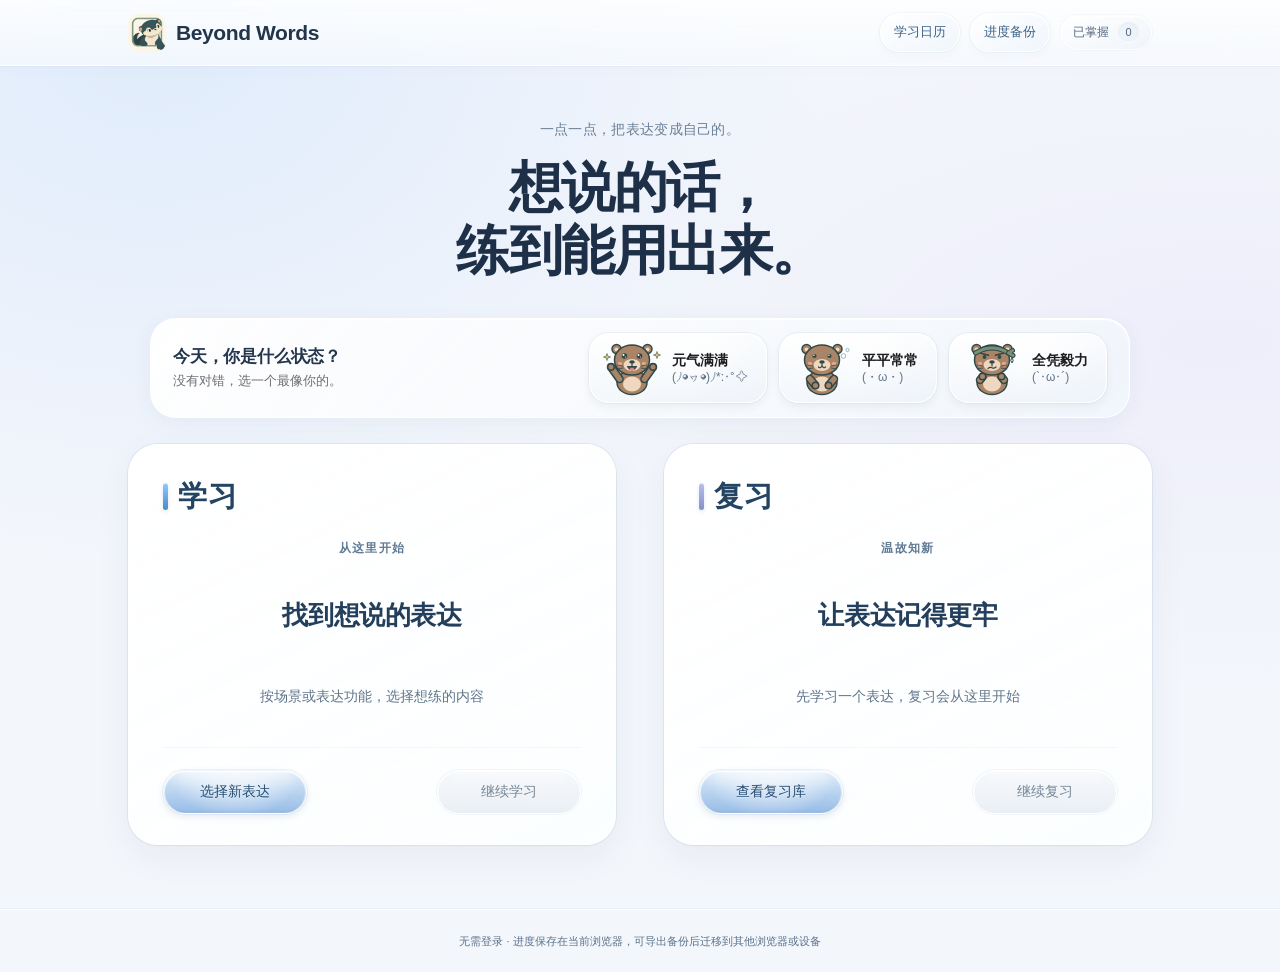
==== commit 1f25443f: "Add mood check-in with otters, study calendar, end-of-day encouragement, unified recap card hierarch" ====
--- a/index.html
+++ b/index.html
@@ -5,62 +5,63 @@
   <meta name="viewport" content="width=device-width, initial-scale=1">
   <meta name="theme-color" content="#f3f6fb">
   <title>Beyond Words</title>
-  <link rel="icon" href="assets/favicon.ico?v=1.15.2-release" sizes="any">
-  <link rel="icon" type="image/png" sizes="32x32" href="assets/favicon-32.png?v=1.15.2-release">
-  <link rel="apple-touch-icon" sizes="180x180" href="assets/apple-touch-icon.png?v=1.15.2-release">
-  <link rel="manifest" href="site.webmanifest?v=1.15.2-release">
-  <link rel="stylesheet" href="style.css?v=1.15.2-release">
+  <link rel="icon" href="assets/favicon.ico?v=1.18.0-release" sizes="any">
+  <link rel="icon" type="image/png" sizes="32x32" href="assets/favicon-32.png?v=1.18.0-release">
+  <link rel="apple-touch-icon" sizes="180x180" href="assets/apple-touch-icon.png?v=1.18.0-release">
+  <link rel="manifest" href="site.webmanifest?v=1.18.0-release">
+  <link rel="stylesheet" href="style.css?v=1.18.0-release">
 </head>
 <body>
   <div id="storage-warning" role="alert" hidden>暂时无法保存进度。你仍可练习，但关闭页面后进度可能丢失。</div>
-  <header class="site-header"><a href="#home" class="brand"><img class="brand-icon brand-mascot" src="assets/brand-icon.png?v=1.15.2-release" width="38" height="38" alt=""><span class="brand-name">Beyond Words</span></a><div class="header-tools"><button class="text-button" id="progress-link">进度备份</button><button class="text-button" id="mastered-link">已掌握 <span id="mastered-count">0</span></button></div></header>
+  <header class="site-header"><a href="#home" class="brand"><img class="brand-icon brand-mascot" src="assets/brand-icon.png?v=1.18.0-release" width="38" height="38" alt=""><span class="brand-name">Beyond Words</span></a><div class="header-tools"><button class="text-button" id="calendar-link" data-action="calendar">学习日历</button><button class="text-button" id="progress-link">进度备份</button><button class="text-button" id="mastered-link">已掌握 <span id="mastered-count">0</span></button></div></header>
   <main id="app"></main>
   <footer>无需登录 · 进度保存在当前浏览器，可导出备份后迁移到其他浏览器或设备</footer>
   <dialog id="dialog"></dialog>
   <div id="toast" role="status"></div>
-  <script src="catalog.js?v=1.15.2-release"></script>
-  <script src="content-core.js?v=1.15.2-release"></script>
-  <script src="content-extra.js?v=1.15.2-release"></script>
-  <script src="content-builder.js?v=1.15.2-release"></script>
-  <script src="content-daily-2a.js?v=1.15.2-release"></script>
-  <script src="content-daily-2b.js?v=1.15.2-release"></script>
-  <script src="content-daily-3a.js?v=1.15.2-release"></script>
-  <script src="content-daily-3b.js?v=1.15.2-release"></script>
-  <script src="content-work-1.js?v=1.15.2-release"></script>
-  <script src="content-work-2.js?v=1.15.2-release"></script>
-  <script src="content-work-3.js?v=1.15.2-release"></script>
-  <script src="content-phrases-a.js?v=1.15.2-release"></script>
-  <script src="content-phrases-b.js?v=1.15.2-release"></script>
-  <script src="content-daily-more-a.js?v=1.15.2-release"></script>
-  <script src="content-daily-more-b.js?v=1.15.2-release"></script>
-  <script src="content-daily-more-c.js?v=1.15.2-release"></script>
-  <script src="content-work-expansion-a.js?v=1.15.2-release"></script>
-  <script src="content-work-expansion-b.js?v=1.15.2-release"></script>
-  <script src="content-work-expansion-c.js?v=1.15.2-release"></script>
-  <script src="content-exam-a.js?v=1.15.2-release"></script>
-  <script src="content-exam-b.js?v=1.15.2-release"></script>
-  <script src="content-safety-health.js?v=1.15.2-release"></script>
-  <script src="content-exam-tasks.js?v=1.15.2-release"></script>
-  <script src="catalog-expansion.js?v=1.15.2-release"></script>
-  <script src="catalog-phrases.js?v=1.15.2-release"></script>
-  <script src="catalog-coverage.js?v=1.15.2-release"></script>
-  <script src="catalog-audit.js?v=1.15.2-release"></script>
-  <script src="legacy-content.js?v=1.15.2-release"></script>
-  <script src="content-history-1.3.1.js?v=1.15.2-release"></script>
-  <script src="content-pilot.js?v=1.15.2-release"></script>
-  <script src="catalog-pilot.js?v=1.15.2-release"></script>
-  <script src="cecilia-materials.js?v=1.15.2-release"></script>
-  <script src="content-cecilia-a.js?v=1.15.2-release"></script>
-  <script src="content-cecilia-b.js?v=1.15.2-release"></script>
-  <script src="catalog-cecilia.js?v=1.15.2-release"></script>
-  <script src="cecilia-ui.js?v=1.15.2-release"></script>
-  <script src="pilot-ui.js?v=1.15.2-release"></script>
-  <script src="hint-rules.js?v=1.15.2-release"></script>
-  <script src="notes-support.js?v=1.15.2-release"></script>
-  <script src="progress-tools.js?v=1.15.2-release"></script>
-  <script src="learning-support.js?v=1.15.2-release"></script>
-  <script src="hint-support.js?v=1.15.2-release"></script>
-  <script src="keyboard-support.js?v=1.15.2-release"></script>
-  <script src="app.js?v=1.15.2-release"></script>
+  <script src="catalog.js?v=1.18.0-release"></script>
+  <script src="content-core.js?v=1.18.0-release"></script>
+  <script src="content-extra.js?v=1.18.0-release"></script>
+  <script src="content-builder.js?v=1.18.0-release"></script>
+  <script src="content-daily-2a.js?v=1.18.0-release"></script>
+  <script src="content-daily-2b.js?v=1.18.0-release"></script>
+  <script src="content-daily-3a.js?v=1.18.0-release"></script>
+  <script src="content-daily-3b.js?v=1.18.0-release"></script>
+  <script src="content-work-1.js?v=1.18.0-release"></script>
+  <script src="content-work-2.js?v=1.18.0-release"></script>
+  <script src="content-work-3.js?v=1.18.0-release"></script>
+  <script src="content-phrases-a.js?v=1.18.0-release"></script>
+  <script src="content-phrases-b.js?v=1.18.0-release"></script>
+  <script src="content-daily-more-a.js?v=1.18.0-release"></script>
+  <script src="content-daily-more-b.js?v=1.18.0-release"></script>
+  <script src="content-daily-more-c.js?v=1.18.0-release"></script>
+  <script src="content-work-expansion-a.js?v=1.18.0-release"></script>
+  <script src="content-work-expansion-b.js?v=1.18.0-release"></script>
+  <script src="content-work-expansion-c.js?v=1.18.0-release"></script>
+  <script src="content-exam-a.js?v=1.18.0-release"></script>
+  <script src="content-exam-b.js?v=1.18.0-release"></script>
+  <script src="content-safety-health.js?v=1.18.0-release"></script>
+  <script src="content-exam-tasks.js?v=1.18.0-release"></script>
+  <script src="catalog-expansion.js?v=1.18.0-release"></script>
+  <script src="catalog-phrases.js?v=1.18.0-release"></script>
+  <script src="catalog-coverage.js?v=1.18.0-release"></script>
+  <script src="catalog-audit.js?v=1.18.0-release"></script>
+  <script src="legacy-content.js?v=1.18.0-release"></script>
+  <script src="content-history-1.3.1.js?v=1.18.0-release"></script>
+  <script src="content-pilot.js?v=1.18.0-release"></script>
+  <script src="catalog-pilot.js?v=1.18.0-release"></script>
+  <script src="cecilia-materials.js?v=1.18.0-release"></script>
+  <script src="content-cecilia-a.js?v=1.18.0-release"></script>
+  <script src="content-cecilia-b.js?v=1.18.0-release"></script>
+  <script src="catalog-cecilia.js?v=1.18.0-release"></script>
+  <script src="cecilia-ui.js?v=1.18.0-release"></script>
+  <script src="pilot-ui.js?v=1.18.0-release"></script>
+  <script src="hint-rules.js?v=1.18.0-release"></script>
+  <script src="notes-support.js?v=1.18.0-release"></script>
+  <script src="progress-tools.js?v=1.18.0-release"></script>
+  <script src="learning-support.js?v=1.18.0-release"></script>
+  <script src="hint-support.js?v=1.18.0-release"></script>
+  <script src="keyboard-support.js?v=1.18.0-release"></script>
+  <script src="journal-support.js?v=1.18.0-release"></script>
+  <script src="app.js?v=1.18.0-release"></script>
 </body>
 </html>
--- a/style.css
+++ b/style.css
@@ -185,7 +185,7 @@
 @media(max-width:650px){.header-tools{gap:3px}.header-tools .text-button{padding:9px 7px;font-size:12px}.question-sheet .prompt-background{padding:12px 14px}.home-intro.has-resume h1{font-size:29px}.home-card .resume-meaning{min-height:0;font-size:17px}.backup-reminder{align-items:flex-start;flex-direction:column;padding:17px}.backup-reminder>div:last-child{flex-wrap:wrap}.ai-check-tools .button{max-width:100%;white-space:normal}}
 .home-intro.has-resume{padding:22px 0 20px;margin-bottom:12px}.home-intro.has-resume h1{font-size:36px}.home-card .actions{margin-top:auto;padding-top:22px}.home-card h2{margin:0 0 18px;font-size:28px}.home-card p.small{font-size:13px;line-height:1.7}.home-card:not(a):hover{transform:none;box-shadow:0 0 0 1px var(--surface-line),var(--surface-shadow)}
 @media(max-width:650px){.home-intro.has-resume{padding:16px 0 12px}.home-intro.has-resume h1{font-size:28px}.home-card h2{font-size:25px}.home-card .actions{padding-top:18px}}
-.header-tools #progress-link{min-height:36px;padding:8px 13px;border:1px solid #fff;border-radius:999px;background:linear-gradient(150deg,#ffffffed,#edf4fbc9);box-shadow:inset 0 1px 0 #fff,0 0 0 1px #bacde126,0 3px 8px #28486608;color:#3d6488}.header-tools #progress-link:hover{background:#edf5ff;color:#075fae}.restore-options input{accent-color:#2477c6}
+.header-tools :is(#progress-link,#calendar-link){min-height:36px;padding:8px 13px;border:1px solid #fff;border-radius:999px;background:linear-gradient(150deg,#ffffffed,#edf4fbc9);box-shadow:inset 0 1px 0 #fff,0 0 0 1px #bacde126,0 3px 8px #28486608;color:#3d6488}.header-tools :is(#progress-link,#calendar-link):hover{background:#edf5ff;color:#075fae}.restore-options input{accent-color:#2477c6}
 
 /* Beyond Words wordmark; retain the established glass material. */
 .brand{flex-shrink:0;letter-spacing:-.4px;white-space:nowrap}.brand-icon{font-size:11px;font-weight:700;letter-spacing:-.5px}.brand-name{font-size:21px;font-weight:650;line-height:1.2}
@@ -556,8 +556,8 @@
 @media(prefers-reduced-transparency:reduce){.library-progress{background:#fff}.home-actions .home-action:disabled{background:#e9eff5}}
 @media(prefers-contrast:more){.home-card .home-progress,.home-card .home-topic-label,.library-progress-legend,.library-progress-heading p span,.library-review-progress span{color:#344f69}.library-progress-track{background:#d5dfe9}}
 .home-topic{text-wrap:balance}.header-tools{flex-shrink:0;white-space:nowrap}
-@media(max-width:650px){.site-header{gap:8px;padding-left:12px;padding-right:12px}.header-tools{gap:4px}.header-tools #progress-link{padding:8px 9px;font-size:11px}.header-tools #mastered-link{padding:8px 5px;font-size:11px}.brand-name{font-size:17px}.backup-status-dot{margin-left:2px;width:6px;height:6px}#mastered-count{margin-left:1px;min-width:17px;height:17px;font-size:10px}}
-@media(max-width:360px){.site-header{padding-left:10px;padding-right:10px;gap:6px}.brand-name{font-size:15px}.brand{gap:6px}.brand .brand-icon{width:26px;height:26px}.header-tools #progress-link{padding:8px 7px}}
+@media(max-width:650px){.site-header{gap:8px;padding-left:12px;padding-right:12px}.header-tools{gap:4px}.header-tools :is(#progress-link,#calendar-link){padding:8px 9px;font-size:11px}.header-tools #mastered-link{padding:8px 5px;font-size:11px}.brand-name{font-size:17px}.backup-status-dot{margin-left:2px;width:6px;height:6px}#mastered-count{margin-left:1px;min-width:17px;height:17px;font-size:10px}}
+@media(max-width:360px){.site-header{padding-left:10px;padding-right:10px;gap:6px}.brand-name{font-size:15px}.brand{gap:6px}.brand .brand-icon{width:26px;height:26px}.header-tools :is(#progress-link,#calendar-link){padding:8px 7px}}
 .review-library-counts{display:grid;grid-template-columns:repeat(3,minmax(0,1fr));gap:0;margin:24px 0 28px;padding:22px 12px;border:1px solid #fff;border-radius:22px;background:linear-gradient(145deg,#ffffffed,#f7faffed);box-shadow:0 0 0 1px #dce6f080,0 5px 15px #3c608209}.review-library-counts>div{padding:0 22px}.review-library-counts>div+div{border-left:1px solid #dce6ef}.review-library-counts dt{font-size:14px;font-weight:550;color:#56718b}.review-library-counts dd{margin:8px 0 0;font-size:29px;font-weight:650;color:#294f6f;line-height:1.3;font-variant-numeric:tabular-nums}.review-library-counts small{font-size:13px;font-weight:400;color:#627a91}
 @media(max-width:650px){.review-library-counts{padding:18px 0}.review-library-counts>div{padding:0 12px}.review-library-counts dt{font-size:12px}.review-library-counts dd{font-size:25px}.review-library-counts small{font-size:11px}}
 
@@ -593,9 +593,9 @@
 .expression-comparison-label{margin:0 0 10px;font-size:14px;font-weight:500;line-height:1.5;color:#58728d}
 .expression-comparison .expression-comparison-value{margin:0;max-width:none;font-size:20px;font-weight:500;line-height:1.65;color:#29445f;overflow-wrap:anywhere;white-space:pre-wrap}
 .entry-result .expression-comparison{margin:24px 0}
-.entry-result-utilities{display:grid;grid-template-columns:repeat(2,minmax(0,1fr));align-items:start;gap:24px;margin:24px 0 0;text-align:left}
+.entry-result-utilities{display:grid;grid-template-columns:repeat(2,minmax(0,1fr));align-items:start;gap:12px 24px;margin:20px 0 0;text-align:left}
 .entry-result-utilities>.entry-edit{grid-column:1;justify-self:start}
-.entry-result-utilities>.question-notes,.entry-result-utilities>.personal-note{grid-column:2;min-width:0;margin:0}
+.entry-result-utilities>.question-notes,.entry-result-utilities>.personal-note{grid-column:1/-1;min-width:0;margin:0}
 .entry-result-utilities .personal-note{margin:0;padding:0;border:0;background:none;box-shadow:none}
 .entry-result-utilities :is(.entry-edit,.note-add){justify-content:flex-start;min-height:44px;padding:8px 0;font-size:14px;font-weight:500;line-height:1.5;color:#3a668e}
 .entry-result-utilities .note-header{min-height:44px;flex-wrap:wrap}.entry-result-utilities .note-input{min-width:0}.entry-result-utilities .note-editor-footer{flex-wrap:wrap}
@@ -637,3 +637,111 @@
 .completion-next .completion-other>.outcome-actions{margin:0;padding:0}
 @media(min-width:1120px){.completion-next>.continuation{padding:36px 0}.completion-next>.continuation>h3{margin:18px 0 30px}}
 @media(max-width:1119px){.completion-next>.continuation{flex:none;padding:28px 0}.completion-next>.continuation>h3{margin:12px 0 22px}.completion-next-intro>.small{font-size:14px}}
+
+/* Review and mastery results use the same balanced flow as the completion page. */
+.outcome-next:not(.completion-next)>.continuation{flex:1;display:flex;flex-direction:column;justify-content:center;margin:0;padding:28px 0}
+.outcome-next:not(.completion-next)>.outcome-actions{margin-top:0;padding-top:22px;border-top:1px solid #dce6ef}
+@media(max-width:1119px){.outcome-next:not(.completion-next)>.continuation{flex:none;padding:24px 0}}
+
+.legacy-note-archive{margin-top:24px;padding-top:18px;border-top:1px solid #dce6ef}.legacy-note-archive>.small{margin:12px 0 8px}.legacy-note-archive>.note-copy{font-size:16px;line-height:1.75}
+
+[data-ai-full][hidden]{display:none!important}
+.translation-check-help [data-ai-full]{margin-left:6px;padding:0 4px;font-size:inherit}
+button.session-step.is-link{appearance:none;font:inherit;font-size:inherit;cursor:pointer;background:transparent;box-shadow:none;margin:0;min-height:0;text-align:left}
+button.session-step.is-link:hover{border-color:#fff;background:linear-gradient(155deg,#fff,#e9f3ff);color:#245c94}
+button.session-step.is-link:focus-visible,.question-chip:focus-visible{outline:2px solid #2f7fd0;outline-offset:2px}
+.session-questions{display:flex;flex-wrap:wrap;align-items:center;gap:8px;margin-top:12px;padding-top:12px;border-top:1px solid #dce7f0}
+.session-questions-label{font-size:12px;font-weight:500;color:#476985;margin-right:2px}
+.session-questions-hint{font-size:12px;color:#5b718a;margin-left:6px}
+.question-chip{display:inline-grid;place-items:center;width:30px;height:30px;min-height:0;padding:0;margin:0;border-radius:50%;border:1px solid #ffffffd9;font:inherit;font-size:12px;font-weight:600;line-height:1;box-sizing:border-box}
+.question-chip.upcoming{color:#7e90a5;background:linear-gradient(165deg,#dce6f1,#f5f9fd);box-shadow:inset 0 2px 3px #59799a18,inset 0 -1px 0 #fff}
+.question-chip.current{color:#fff;border-color:#4a8bc9;background:linear-gradient(180deg,#4187c8,#235b96);box-shadow:inset 0 1px 0 #ffffff85,0 2px 3px #23518130}
+button.question-chip.done{appearance:none;cursor:pointer;color:#356b98;background:radial-gradient(ellipse at 35% 0,#ffffffed,transparent 75%),linear-gradient(155deg,#f7fcff,#bcd7ed);box-shadow:inset 0 1px 0 #fff,0 1px 3px #315f8b26;transition:transform .12s}
+button.question-chip.done:hover{transform:translateY(-1px)}
+.recap-body{display:grid;gap:22px;margin:16px 0 22px}
+.recap-body .recap-row p{margin:0}
+.recap-body .recap-row .recap-label{font-size:19px;font-weight:700;line-height:1.4;color:#315e84;margin-bottom:6px}
+.recap-body .recap-copy{font-size:18px;font-weight:400;line-height:1.55;color:#304b64;overflow-wrap:anywhere}
+.recap-body .recap-copy.is-topic{font-size:21px;font-weight:600;line-height:1.5;color:#233e55}
+.recap-body>.small{margin:-6px 0 0}
+@media(max-width:650px){.recap-body{gap:18px}.recap-body .recap-row .recap-label{font-size:17px}.recap-body .recap-copy{font-size:16px}.recap-body .recap-copy.is-topic{font-size:19px}}
+
+/* ---- 笔记格式（v1.17.0） ---- */
+div.note-input.note-rich{display:block;box-sizing:border-box;width:100%;min-height:120px;margin:8px 0;padding:14px 16px;border:1px solid #d2dce8;border-radius:14px;background:#fff;color:var(--ink);white-space:pre-wrap;overflow-wrap:anywhere;outline:none;transition:border-color .15s,box-shadow .15s}
+div.note-input.note-rich:focus{border-color:#2f7fd0;box-shadow:0 0 0 3px #2f7fd026}
+div.note-input.note-rich:empty::before{content:attr(data-placeholder);color:#7a8da1;pointer-events:none}
+.note-format-bar{display:flex;flex-wrap:wrap;align-items:center;gap:6px;margin:10px 0 0;padding:6px 8px;border:1px solid #fff;border-radius:14px;background:linear-gradient(180deg,#fafdff,#e9f1f9);box-shadow:inset 0 1px 0 #fff,0 1px 4px #3a5f8512}
+.note-tool{appearance:none;display:inline-grid;place-items:center;min-width:34px;height:34px;min-height:0;padding:0 9px;margin:0;border:1px solid #ffffffd9;border-radius:10px;background:linear-gradient(165deg,#fff,#e6eff8);box-shadow:inset 0 1px 0 #fff,0 1px 3px #315f8b1f;color:#2f5679;font:inherit;font-size:14px;cursor:pointer;transition:transform .12s,box-shadow .12s}
+.note-tool:hover{transform:translateY(-1px);box-shadow:inset 0 1px 0 #fff,0 3px 7px #315f8b2b}
+.note-tool:focus-visible{outline:2px solid #2f7fd0;outline-offset:2px}
+.note-tool.is-on,.note-tool[aria-pressed="true"]{background:linear-gradient(180deg,#4187c8,#235b96);color:#fff;border-color:#4a8bc9}
+.note-swatch{padding:0}.note-swatch i{display:block;width:16px;height:16px;border-radius:50%;border:2px solid #fff;box-shadow:0 0 0 1px #9fb4c9}
+.note-tool-sep{width:1px;height:22px;background:#cfdcea;margin:0 3px}
+.note-hl-sample{background:#ffe58a;color:#4b3b00;padding:0 4px;border-radius:3px}
+.note-format-hint{min-height:22px;margin:4px 2px 0!important;font-size:12px;line-height:1.6;color:#5b718a}
+.note-format-hint.is-chord{display:inline-block;min-height:0;padding:4px 10px;border-radius:9px;background:#fff4d6;color:#7a5a00;font-weight:600}
+.note-copy .note-c-red,.note-input .note-c-red{color:#c0392b}.note-copy .note-c-blue,.note-input .note-c-blue{color:#1f6fb9}.note-copy .note-c-green,.note-input .note-c-green{color:#2a8a57}
+.note-copy .note-h-yellow,.note-input .note-h-yellow{background:#ffe58a;border-radius:3px}
+@media(max-width:650px){.note-format-bar{gap:4px;padding:5px}.note-tool{min-width:32px;height:32px;padding:0 7px;font-size:13px}}
+@media(prefers-contrast:more){.note-copy .note-c-red{color:#8f2418}.note-copy .note-c-blue{color:#134e86}.note-copy .note-c-green{color:#1b6a40}}
+
+/* 小水獭打卡与学习日历（v1.18.0）：矢量小水獭 + 首页打卡条 + 学习日历 + 结束今天的学习 */
+.o-svg{overflow:visible;display:block;flex:none;--o-fur:#a98467;--o-belly:#f0d8c0;--o-line:#304848;--o-blush:#f2b8a8;--o-sage:#789078}
+.o-svg .o-fur{fill:var(--o-fur)}.o-svg .o-belly{fill:var(--o-belly)}.o-svg .o-s{stroke:var(--o-line);stroke-width:3;stroke-linejoin:round}
+.o-svg .o-lnk{stroke:var(--o-line);stroke-linecap:round}.o-svg .o-fk{stroke:var(--o-fur);stroke-linecap:round}
+.o-svg .o-ink{fill:var(--o-line)}.o-svg .o-wh{fill:#fff}.o-svg .o-blush{fill:var(--o-blush);opacity:.7}
+.o-svg .o-ln{fill:none;stroke:var(--o-line);stroke-width:2.4;stroke-linecap:round;stroke-linejoin:round}.o-svg .o-ln.w{stroke-width:1.6}.o-svg .o-ln.b{stroke-width:3.2}
+.o-svg .o-open{fill:#8f3b3b;stroke:var(--o-line);stroke-width:2.4;stroke-linejoin:round}.o-svg .o-tongue{fill:#f08a8a}
+.o-svg .o-band-o{fill:none;stroke:var(--o-line);stroke-width:10;stroke-linecap:round}.o-svg .o-band{fill:none;stroke:var(--o-sage);stroke-width:6;stroke-linecap:round}
+.o-svg .o-spark{fill:#f4c95d;stroke:var(--o-line);stroke-width:1.2;stroke-linejoin:round;transform-box:fill-box;transform-origin:center}
+.o-svg .o-drop{fill:#bfe3f2;stroke:var(--o-line);stroke-width:1.8;stroke-linejoin:round}
+.o-svg .o-all{transform-box:fill-box;transform-origin:50% 100%}.o-svg .o-eyes circle{transform-box:fill-box;transform-origin:center}
+@keyframes o-bounce{0%,100%{transform:translateY(0)}50%{transform:translateY(-5px)}}
+@keyframes o-sway{0%,100%{transform:rotate(-3deg)}50%{transform:rotate(3deg)}}
+@keyframes o-sink{0%,100%{transform:translateY(0)}50%{transform:translateY(5px)}}
+@keyframes o-rise{0%{transform:translateY(0) scale(.5);opacity:0}20%{opacity:1}100%{transform:translateY(-15px) scale(1);opacity:0}}
+@keyframes o-blink{0%,92%,100%{transform:scaleY(1)}96%{transform:scaleY(.1)}}
+@keyframes o-twinkle{0%,100%{transform:scale(.55);opacity:.6}50%{transform:scale(1.1);opacity:1}}
+@keyframes o-drip{0%{transform:translateY(-3px);opacity:0}25%{opacity:1}100%{transform:translateY(11px);opacity:0}}
+.o-e .o-all{animation:o-bounce .9s ease-in-out infinite}.o-s2 .o-all{animation:o-sway .9s ease-in-out infinite}.o-g .o-all{animation:o-sink .9s ease-in-out infinite}
+.o-svg .o-eyes circle{animation:o-blink 3.6s infinite}
+.o-svg .o-spark{animation:o-twinkle 1.8s ease-in-out infinite}.o-svg .o-spark.d{animation-delay:.9s}.o-svg .o-drop{animation:o-drip 1.8s ease-in infinite}
+.o-svg .o-bubble{fill:#ffffffb8;stroke:#7fa9bd;stroke-width:1.6;transform-box:fill-box;transform-origin:center;animation:o-rise 1.8s ease-out infinite}.o-svg .o-bubble.d{animation-delay:.9s}
+@media(prefers-reduced-motion:reduce){.o-svg *{animation:none!important}}
+/* 日历里的小图不播放动画，减少一屏同时运动的元素 */
+.cal-day .o-svg *{animation:none!important}
+.mood-strip{display:flex;align-items:center;justify-content:space-between;gap:22px;margin:0 auto 26px;padding:14px 22px;max-width:980px;border:1px solid #ffffffd9;border-radius:26px;background:linear-gradient(135deg,#ffffffef,#f1f6fbe0);box-shadow:inset 0 1px 1px #fff,0 6px 22px #25446d0d}
+.mood-copy h2{font-size:17px;letter-spacing:-.2px;line-height:1.4}.mood-copy p{margin:2px 0 0;font-size:13px;color:var(--muted)}
+.mood-options{display:flex;gap:12px;flex-wrap:wrap;justify-content:flex-end}
+.mood-option{display:flex;align-items:center;gap:8px;padding:6px 18px 6px 10px;min-height:64px;border-radius:20px;border:1px solid #ffffffee;background:radial-gradient(ellipse at 50% -20%,#fff,transparent 70%),linear-gradient(170deg,#ffffffeb,#edf2f8cf);box-shadow:inset 0 1px 1px #fff,0 0 0 1px #aab8c32b,0 4px 10px #1831490f;color:var(--ink);text-align:left}
+.mood-option:hover{transform:translateY(-2px);box-shadow:inset 0 1px 1px #fff,0 0 0 1px #75a9db55,0 8px 16px #204c7719}.mood-option:active{transform:scale(.98)}
+.mood-option b{display:block;font-size:14px;line-height:1.3}.mood-option small{display:block;font-size:12px;color:#62748a;line-height:1.4}
+.mood-strip.is-done{justify-content:flex-start;padding:10px 22px}.mood-pet{flex:none}.mood-strip.is-done .mood-copy{flex:1;min-width:0}
+.mood-line{font-size:15px;margin:0!important;color:var(--ink)!important}.mood-kao{color:#46627e;font-size:13px}.mood-reply{font-size:13px!important}
+.mood-links{display:flex;gap:6px;flex:none;margin-left:auto}.mood-cancel{align-self:flex-start;flex:none}
+.cal-card{padding:22px 22px 20px;border:1px solid #fff;border-radius:28px;background:#fffffff2;box-shadow:0 8px 28px #25446d0d}
+.cal-nav{display:flex;gap:8px;flex-wrap:wrap}.cal-nav .button{min-height:42px;padding:8px 18px;font-size:14px}
+.cal-grid{display:grid;grid-template-columns:repeat(7,minmax(0,1fr));gap:8px}
+.cal-dow{text-align:center;font-size:12px;color:#8493a5;padding-bottom:2px}
+.cal-day{display:flex;flex-direction:column;align-items:center;gap:3px;min-height:112px;padding:7px 4px 8px;border-radius:16px;border:1px solid #e3ebf5;background:#fff;color:var(--ink)}
+.cal-day:hover:not(:disabled){box-shadow:0 6px 14px #204c7716;transform:translateY(-1px)}
+.cal-day[aria-pressed="true"]{border-color:#0071e3;box-shadow:0 0 0 2px #0071e326}
+.cal-day.is-today{background:#eef6ff}.cal-day.is-blank{visibility:hidden;border-color:transparent}.cal-day.is-future{opacity:.45}
+.cal-n{align-self:flex-start;padding-left:4px;font-size:12px;line-height:1.2;color:#7b8b9c}.cal-day.is-today .cal-n{color:#0066cc;font-weight:700}
+.cal-gap{display:block;width:34px;height:34px;margin:3px 0}.cal-gap.is-empty{border-radius:50%;border:1.5px dashed #c9d5e2}.cal-gap.big{width:56px;height:56px}
+.cal-time{min-height:16px;font-size:12px;line-height:1.4;color:#5b718a}
+.cal-detail{display:flex;align-items:center;gap:18px;margin-top:18px;padding:18px 22px;border-radius:20px;background:linear-gradient(135deg,#edf4fb,#f5f9fd)}
+.cal-detail h3{margin:0 0 4px;font-size:17px}.cal-detail p{margin:0;font-size:14px;color:#4b6178;line-height:1.8}
+.cal-detail-actions{display:flex;gap:10px;flex-wrap:wrap;margin-top:10px}.cal-detail-actions .button{min-height:42px;padding:8px 18px;font-size:14px}
+.cal-hint{margin-top:16px}
+.end-day{text-align:center}.end-day .o-svg{margin:0 auto 6px}.end-day h2{margin:4px 0 8px}
+.end-stats{display:flex;justify-content:center;gap:10px;flex-wrap:wrap;margin:6px 0 10px}.end-stats span{padding:6px 14px;border-radius:999px;background:#eef3f8;font-size:13px;color:#315e84}
+.end-day p{margin:0 0 8px;font-size:14px;color:#516579;line-height:1.8}
+@media(max-width:860px){.mood-strip{flex-direction:column;align-items:stretch;gap:12px;padding:14px 16px}.mood-options{justify-content:stretch}.mood-option{flex:1 1 150px}.mood-strip.is-done{flex-direction:row;align-items:center;flex-wrap:wrap}.mood-links{margin-left:0;width:100%}}
+@media(max-width:650px){.mood-option{flex:1 1 100%;min-height:58px}.cal-card{padding:14px 8px}.cal-grid{gap:4px}.cal-day{min-height:80px;padding:5px 1px 6px}.cal-n{font-size:10px;padding-left:2px}.cal-day .o-svg{width:28px;height:auto}.cal-gap{width:24px;height:24px}.cal-time{font-size:9.5px}.cal-detail{flex-direction:column;text-align:center;padding:16px}.cal-detail-actions{justify-content:center}.header-tools{gap:2px}}
+
+/* v1.18.0：“复制完整指令”与“复制 AI 核对指令”拉开距离，不再紧贴 */
+.ai-check-tools{display:flex;align-items:center;flex-wrap:wrap;column-gap:28px;row-gap:6px}
+.ai-check-tools [data-ai-full]{margin-left:0;padding:8px 10px}
+.translation-check-help [data-ai-full]{margin-left:20px;padding:0 6px}
+@media(max-width:650px){.ai-check-tools{column-gap:20px}.translation-check-help [data-ai-full]{margin-left:14px}}
